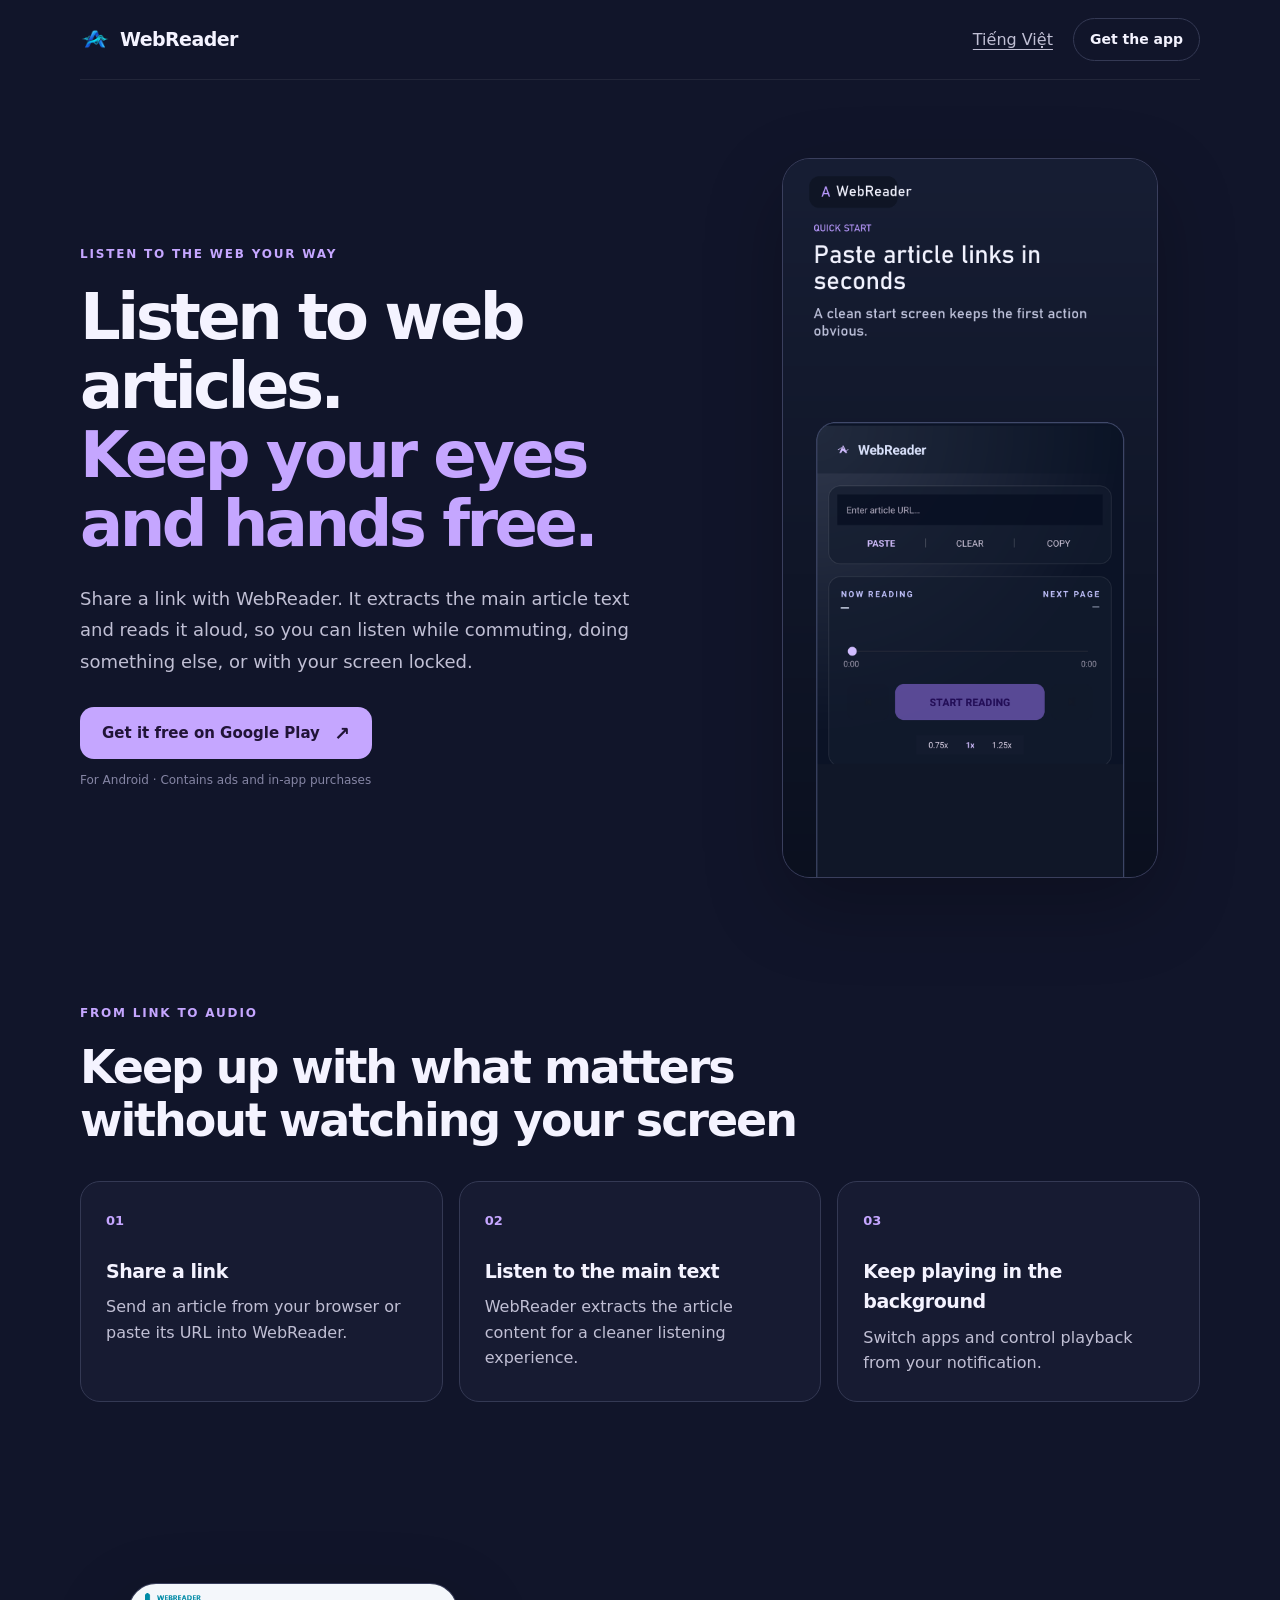
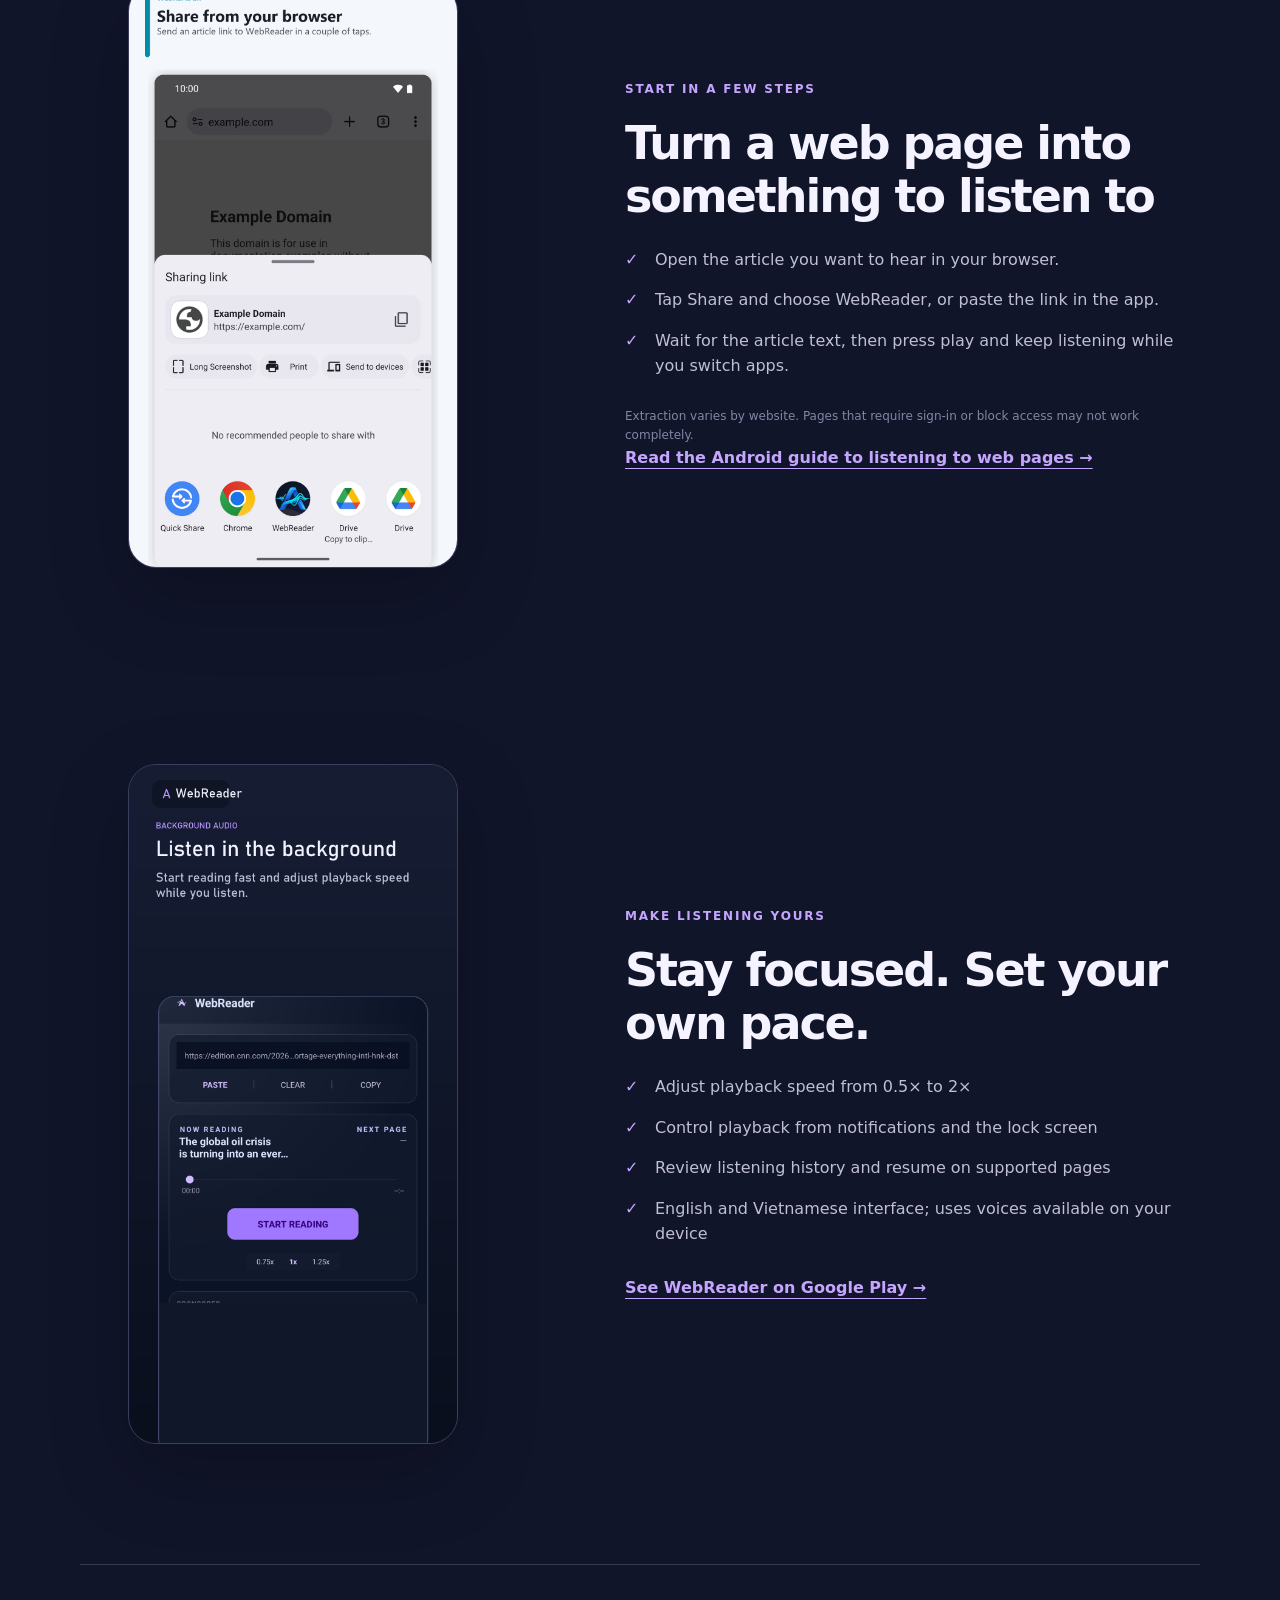
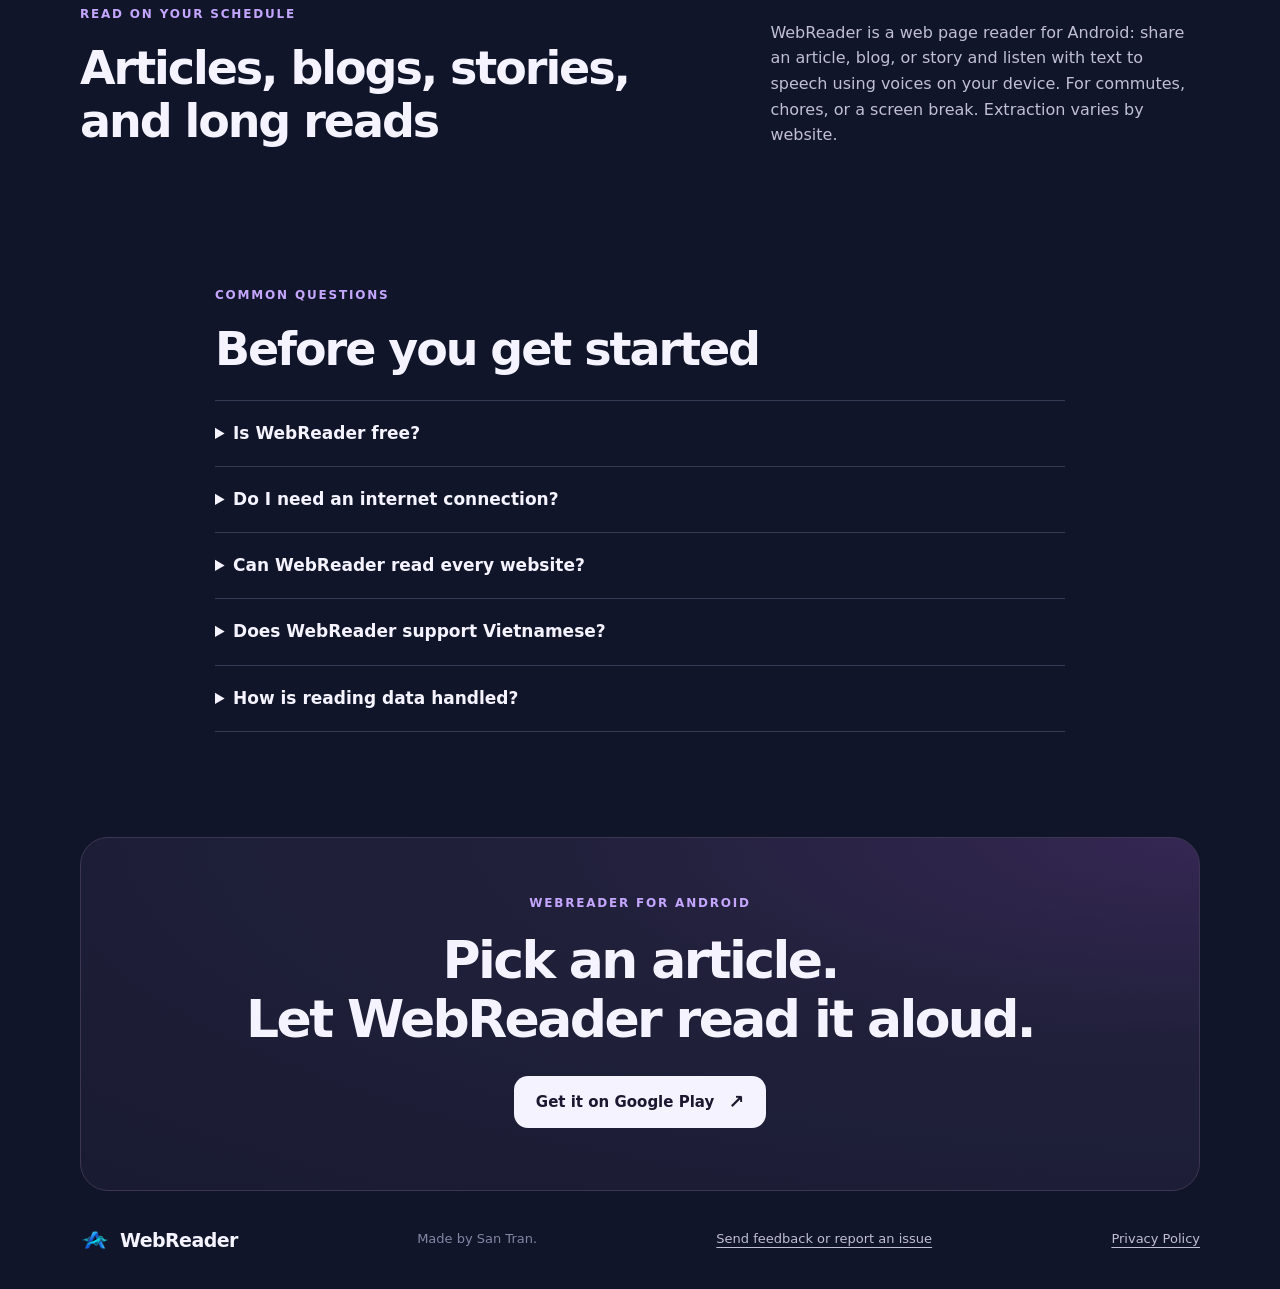
==== en-us/index.html @ a6ee5772 "Use the Android app logo on the website" ====
<!doctype html>
<html lang="en-US">
  <head>
    <meta charset="utf-8">
    <meta name="viewport" content="width=device-width, initial-scale=1">
    <meta name="theme-color" content="#11152a">
    <link rel="icon" type="image/png" href="../assets/favicon.png">
    <title>WebReader — Web Page Reader &amp; Text to Speech App</title>
    <meta name="description" content="WebReader is a web reader app for Android. Share a URL and listen to web pages aloud with text to speech, background playback, and speed controls.">
    <link rel="canonical" href="https://santndev.github.io/webreader-site/en-us/">
    <link rel="alternate" hreflang="vi-VN" href="https://santndev.github.io/webreader-site/">
    <link rel="alternate" hreflang="en-US" href="https://santndev.github.io/webreader-site/en-us/">
    <link rel="alternate" hreflang="x-default" href="https://santndev.github.io/webreader-site/">
    <meta property="og:type" content="website">
    <meta property="og:site_name" content="WebReader">
    <meta property="og:title" content="Listen to web articles with WebReader">
    <meta property="og:description" content="Share a link. Listen to articles while you commute, work, or take a screen break.">
    <meta property="og:url" content="https://santndev.github.io/webreader-site/en-us/">
    <meta property="og:image" content="https://santndev.github.io/webreader-site/assets/og-en.png">
    <meta name="twitter:card" content="summary_large_image">
    <link rel="stylesheet" href="../assets/site.css">
    <script type="application/ld+json">
      {"@context":"https://schema.org","@type":"SoftwareApplication","name":"WebReader: Read Aloud URLs","applicationCategory":"ProductivityApplication","operatingSystem":"Android","inLanguage":["en","vi"],"url":"https://santndev.github.io/webreader-site/en-us/","downloadUrl":"https://play.google.com/store/apps/details?id=com.tripslay.autoreadweb","sameAs":"https://play.google.com/store/apps/details?id=com.tripslay.autoreadweb"}
    </script>
  </head>
  <body>
    <a class="skip-link" href="#main">Skip to main content</a>
    <header class="topbar wrap">
      <a class="brand" href="../" aria-label="WebReader home"><img class="brand-logo" src="../assets/app-logo.png" alt="" width="30" height="30"> WebReader</a>
      <nav aria-label="Main navigation">
        <a class="language" href="../" lang="vi">Tiếng Việt</a>
        <a class="nav-cta" href="https://play.google.com/store/apps/details?id=com.tripslay.autoreadweb&amp;referrer=utm_source%3Dwebreader_site%26utm_campaign%3Dseo_launch_2026%26utm_content%3Den_page">Get the app</a>
      </nav>
    </header>

    <main id="main">
      <section class="hero wrap">
        <div class="hero-copy">
          <p class="eyebrow">LISTEN TO THE WEB YOUR WAY</p>
          <h1>Listen to web articles.<br><span>Keep your eyes and hands free.</span></h1>
          <p class="lede">Share a link with WebReader. It extracts the main article text and reads it aloud, so you can listen while commuting, doing something else, or with your screen locked.</p>
          <a class="button" href="https://play.google.com/store/apps/details?id=com.tripslay.autoreadweb&amp;referrer=utm_source%3Dwebreader_site%26utm_campaign%3Dseo_launch_2026%26utm_content%3Den_hero">Get it free on Google Play <span aria-hidden="true">↗</span></a>
          <p class="fine-print">For Android · Contains ads and in-app purchases</p>
        </div>
        <figure class="screen hero-screen">
          <img src="../assets/en-home.png" width="1080" height="2400" alt="WebReader screen with an article URL field and a start reading button" fetchpriority="high">
        </figure>
      </section>

      <section class="benefits wrap" aria-labelledby="benefits-title">
        <p class="eyebrow">FROM LINK TO AUDIO</p>
        <h2>Keep up with what matters without watching your screen</h2>
        <div class="benefit-grid">
          <article class="benefit"><span class="number">01</span><h3>Share a link</h3><p>Send an article from your browser or paste its URL into WebReader.</p></article>
          <article class="benefit"><span class="number">02</span><h3>Listen to the main text</h3><p>WebReader extracts the article content for a cleaner listening experience.</p></article>
          <article class="benefit"><span class="number">03</span><h3>Keep playing in the background</h3><p>Switch apps and control playback from your notification.</p></article>
        </div>
      </section>

      <section class="feature wrap" aria-labelledby="how-title">
        <figure class="screen feature-screen">
          <img src="../assets/en-share.png" width="1080" height="2400" alt="Share an article link from a browser into WebReader" loading="lazy">
        </figure>
        <div class="feature-copy">
          <p class="eyebrow">START IN A FEW STEPS</p>
          <h2 id="how-title">Turn a web page into something to listen to</h2>
          <ol class="check-list">
            <li>Open the article you want to hear in your browser.</li>
            <li>Tap Share and choose WebReader, or paste the link in the app.</li>
            <li>Wait for the article text, then press play and keep listening while you switch apps.</li>
          </ol>
          <p class="fine-print">Extraction varies by website. Pages that require sign-in or block access may not work completely.</p>
          <a class="text-link" href="../listen-to-web-pages-android/">Read the Android guide to listening to web pages →</a>
        </div>
      </section>

      <section class="feature wrap">
        <figure class="screen feature-screen">
          <img src="../assets/en-listen.png" width="1080" height="2400" alt="WebReader showing an article in playback with progress and audio controls" loading="lazy">
        </figure>
        <div class="feature-copy">
          <p class="eyebrow">MAKE LISTENING YOURS</p>
          <h2>Stay focused. Set your own pace.</h2>
          <ul class="check-list">
            <li>Adjust playback speed from 0.5× to 2×</li>
            <li>Control playback from notifications and the lock screen</li>
            <li>Review listening history and resume on supported pages</li>
            <li>English and Vietnamese interface; uses voices available on your device</li>
          </ul>
          <a class="text-link" href="https://play.google.com/store/apps/details?id=com.tripslay.autoreadweb&amp;referrer=utm_source%3Dwebreader_site%26utm_campaign%3Dseo_launch_2026%26utm_content%3Den_features">See WebReader on Google Play <span aria-hidden="true">→</span></a>
        </div>
      </section>

      <section class="use-cases wrap">
        <div><p class="eyebrow">READ ON YOUR SCHEDULE</p><h2>Articles, blogs, stories, and long reads</h2></div>
        <p>WebReader is a web page reader for Android: share an article, blog, or story and listen with text to speech using voices on your device. For commutes, chores, or a screen break. Extraction varies by website.</p>
      </section>

      <section class="faq wrap" aria-labelledby="faq-title">
        <p class="eyebrow">COMMON QUESTIONS</p>
        <h2 id="faq-title">Before you get started</h2>
        <details><summary>Is WebReader free?</summary><p>You can download the app for free. It contains ads and offers in-app purchases; Google Play shows prices and details before a purchase.</p></details>
        <details><summary>Do I need an internet connection?</summary><p>An internet connection is needed to load web pages. Spoken audio may require a connection or work offline depending on the voice and text-to-speech engine on your device.</p></details>
        <details><summary>Can WebReader read every website?</summary><p>Not always. Pages that require sign-in, block access, or load content in unusual ways may not extract completely.</p></details>
        <details><summary>Does WebReader support Vietnamese?</summary><p>Yes. The interface is available in English and Vietnamese. Spoken voices depend on the text-to-speech voices installed and supported on your Android device.</p></details>
        <details><summary>How is reading data handled?</summary><p>Reading history and progress are stored on your device. Google Ads and Firebase may process some device, app activity, and diagnostic data. See the <a href="../privacy-policy.html">Privacy Policy</a> for details.</p></details>
      </section>

      <section class="last-cta wrap">
        <p class="eyebrow">WEBREADER FOR ANDROID</p>
        <h2>Pick an article.<br>Let WebReader read it aloud.</h2>
        <a class="button button-light" href="https://play.google.com/store/apps/details?id=com.tripslay.autoreadweb&amp;referrer=utm_source%3Dwebreader_site%26utm_campaign%3Dseo_launch_2026%26utm_content%3Den_footer">Get it on Google Play <span aria-hidden="true">↗</span></a>
      </section>
    </main>

    <footer class="footer wrap"><a class="brand" href="../"><img class="brand-logo" src="../assets/app-logo.png" alt="" width="30" height="30"> WebReader</a><p>Made by San Tran.</p><a href="mailto:admin@tripslay.com?subject=WebReader%20feedback">Send feedback or report an issue</a><a href="../privacy-policy.html">Privacy Policy</a></footer>
  </body>
</html>
---- assets/site.css ----
:root {
  color-scheme: dark;
  --ink: #f4f3ff;
  --muted: #c0bfd4;
  --muted-dark: #8585a4;
  --surface: #171b32;
  --surface-raised: #1e2340;
  --purple: #c5a6ff;
  --purple-dark: #22143d;
  --line: #343954;
  --page: #11152a;
  font-family: Inter, ui-sans-serif, system-ui, -apple-system, BlinkMacSystemFont, "Segoe UI", sans-serif;
  font-synthesis: none;
  text-rendering: optimizeLegibility;
}

* { box-sizing: border-box; }
html { scroll-behavior: smooth; }
body { margin: 0; background: var(--page); color: var(--ink); line-height: 1.6; }
a { color: inherit; }
a:focus-visible, summary:focus-visible { outline: 3px solid var(--purple); outline-offset: 4px; }
.wrap { width: min(1120px, calc(100% - 48px)); margin-inline: auto; }
.skip-link { position: absolute; top: 8px; left: 8px; z-index: 5; padding: 10px 16px; transform: translateY(-150%); background: white; color: #111; }
.skip-link:focus { transform: translateY(0); }
.topbar { min-height: 80px; display: flex; align-items: center; justify-content: space-between; gap: 24px; border-bottom: 1px solid rgb(255 255 255 / 7%); }
.brand { display: inline-flex; align-items: center; gap: 10px; color: var(--ink); font-size: 19px; font-weight: 750; text-decoration: none; letter-spacing: -.03em; }
.brand-logo { display: block; width: 30px; height: 30px; object-fit: contain; }
nav { display: flex; align-items: center; gap: 20px; }
.language, .footer a:not(.brand) { color: var(--muted); text-decoration-thickness: 1px; text-underline-offset: 4px; }
.nav-cta { padding: 9px 16px; border: 1px solid var(--line); border-radius: 999px; color: var(--ink); font-size: 14px; font-weight: 650; text-decoration: none; }
.hero { display: grid; grid-template-columns: 1.1fr .9fr; align-items: center; gap: clamp(38px, 8vw, 96px); padding-block: 78px 96px; }
.hero-copy { max-width: 590px; }
.eyebrow { margin: 0 0 18px; color: var(--purple); font-size: 12px; font-weight: 760; letter-spacing: .15em; }
h1, h2, h3, p { margin-top: 0; }
h1 { margin-bottom: 24px; font-size: clamp(38px, 5.1vw, 64px); line-height: 1.08; letter-spacing: -.055em; }
h1 span { color: var(--purple); }
.lede { max-width: 565px; margin-bottom: 30px; color: var(--muted); font-size: 18px; line-height: 1.75; }
.button { display: inline-flex; align-items: center; gap: 14px; min-height: 52px; padding: 0 22px; border-radius: 14px; background: var(--purple); color: #211437; font-size: 15px; font-weight: 780; text-decoration: none; transition: transform .18s ease, background .18s ease; }
.button:hover { transform: translateY(-2px); background: #d3bcff; }
.button span { font-size: 19px; }
.fine-print { margin: 12px 0 0; color: var(--muted-dark); font-size: 12px; }
.screen { margin: 0; overflow: hidden; border: 1px solid #3a3f5d; border-radius: 28px; background: var(--surface); box-shadow: 0 28px 80px rgb(0 0 0 / 24%); }
.screen img { display: block; width: 100%; height: auto; }
.hero-screen { width: min(100%, 376px); justify-self: center; max-height: 720px; }
.benefits { padding-block: 30px 105px; }
.benefits h2, .feature h2, .use-cases h2, .faq h2 { max-width: 760px; margin-bottom: 34px; font-size: clamp(30px, 4vw, 46px); line-height: 1.15; letter-spacing: -.045em; }
.benefit-grid { display: grid; grid-template-columns: repeat(3, 1fr); gap: 16px; }
.benefit { min-height: 190px; padding: 25px; border: 1px solid var(--line); border-radius: 20px; background: var(--surface); }
.number { display: inline-flex; margin-bottom: 24px; color: var(--purple); font-size: 13px; font-weight: 750; }
.benefit h3 { margin-bottom: 8px; font-size: 19px; letter-spacing: -.025em; }
.benefit p, .use-cases > p { margin-bottom: 0; color: var(--muted); }
.feature { display: grid; grid-template-columns: .85fr 1.15fr; align-items: center; gap: clamp(44px, 10vw, 120px); padding-block: 76px 120px; }
.feature-screen { width: min(100%, 330px); justify-self: center; max-height: 680px; }
.feature-copy h2 { margin-bottom: 24px; }
.check-list { display: grid; gap: 15px; margin: 0 0 28px; padding: 0; list-style: none; color: var(--muted); }
.check-list li { position: relative; padding-left: 30px; }
.check-list li::before { position: absolute; left: 0; color: var(--purple); content: "✓"; font-weight: 800; }
.text-link { color: var(--purple); font-weight: 680; text-decoration-thickness: 1px; text-underline-offset: 5px; }
.use-cases { display: grid; grid-template-columns: 1.2fr .8fr; align-items: end; gap: 46px; padding-block: 40px 96px; border-top: 1px solid var(--line); }
.use-cases h2 { margin-bottom: 0; }
.faq { max-width: 850px; padding-block: 42px 105px; }
.faq h2 { margin-bottom: 24px; }
.faq details { border-top: 1px solid var(--line); }
.faq details:last-child { border-bottom: 1px solid var(--line); }
.faq summary { padding: 19px 30px 19px 0; cursor: pointer; font-size: 17px; font-weight: 650; }
.faq details p { max-width: 720px; padding: 0 30px 18px 0; color: var(--muted); }
.faq details p a { color: var(--purple); }
.last-cta { padding: 56px 24px 62px; border: 1px solid #3d3653; border-radius: 28px; background: radial-gradient(ellipse at top right, #352753 0, #20203a 42%, #191b32 100%); text-align: center; }
.last-cta h2 { margin: 0 auto 26px; font-size: clamp(33px, 5vw, 52px); line-height: 1.14; letter-spacing: -.05em; }
.button-light { background: var(--ink); color: #1d1830; }
.button-light:hover { background: white; }
.footer { display: flex; align-items: center; justify-content: space-between; gap: 22px; padding-block: 34px; color: var(--muted-dark); font-size: 13px; }
.footer p { margin: 0; }

@media (max-width: 760px) {
  .wrap { width: min(100% - 36px, 560px); }
  .topbar { min-height: 68px; }
  .topbar nav { gap: 13px; }
  .brand { font-size: 17px; }
  .nav-cta { padding: 8px 12px; font-size: 12px; }
  .hero { grid-template-columns: 1fr; gap: 42px; padding-block: 58px 74px; }
  h1 { font-size: clamp(39px, 10vw, 56px); }
  .lede { font-size: 16px; }
  .hero-screen { width: min(82%, 330px); }
  .benefits { padding-bottom: 72px; }
  .benefit-grid { grid-template-columns: 1fr; }
  .benefit { min-height: 0; }
  .number { margin-bottom: 13px; }
  .feature { grid-template-columns: 1fr; gap: 40px; padding-block: 30px 76px; }
  .feature-screen { width: min(76%, 290px); }
  .use-cases { grid-template-columns: 1fr; gap: 20px; padding-block: 30px 72px; }
  .faq { padding-block: 32px 74px; }
  .footer { flex-wrap: wrap; }
  .footer p { order: 3; flex-basis: 100%; }
}

@media (prefers-reduced-motion: reduce) {
  html { scroll-behavior: auto; }
  *, *::before, *::after { transition-duration: .01ms !important; }
}
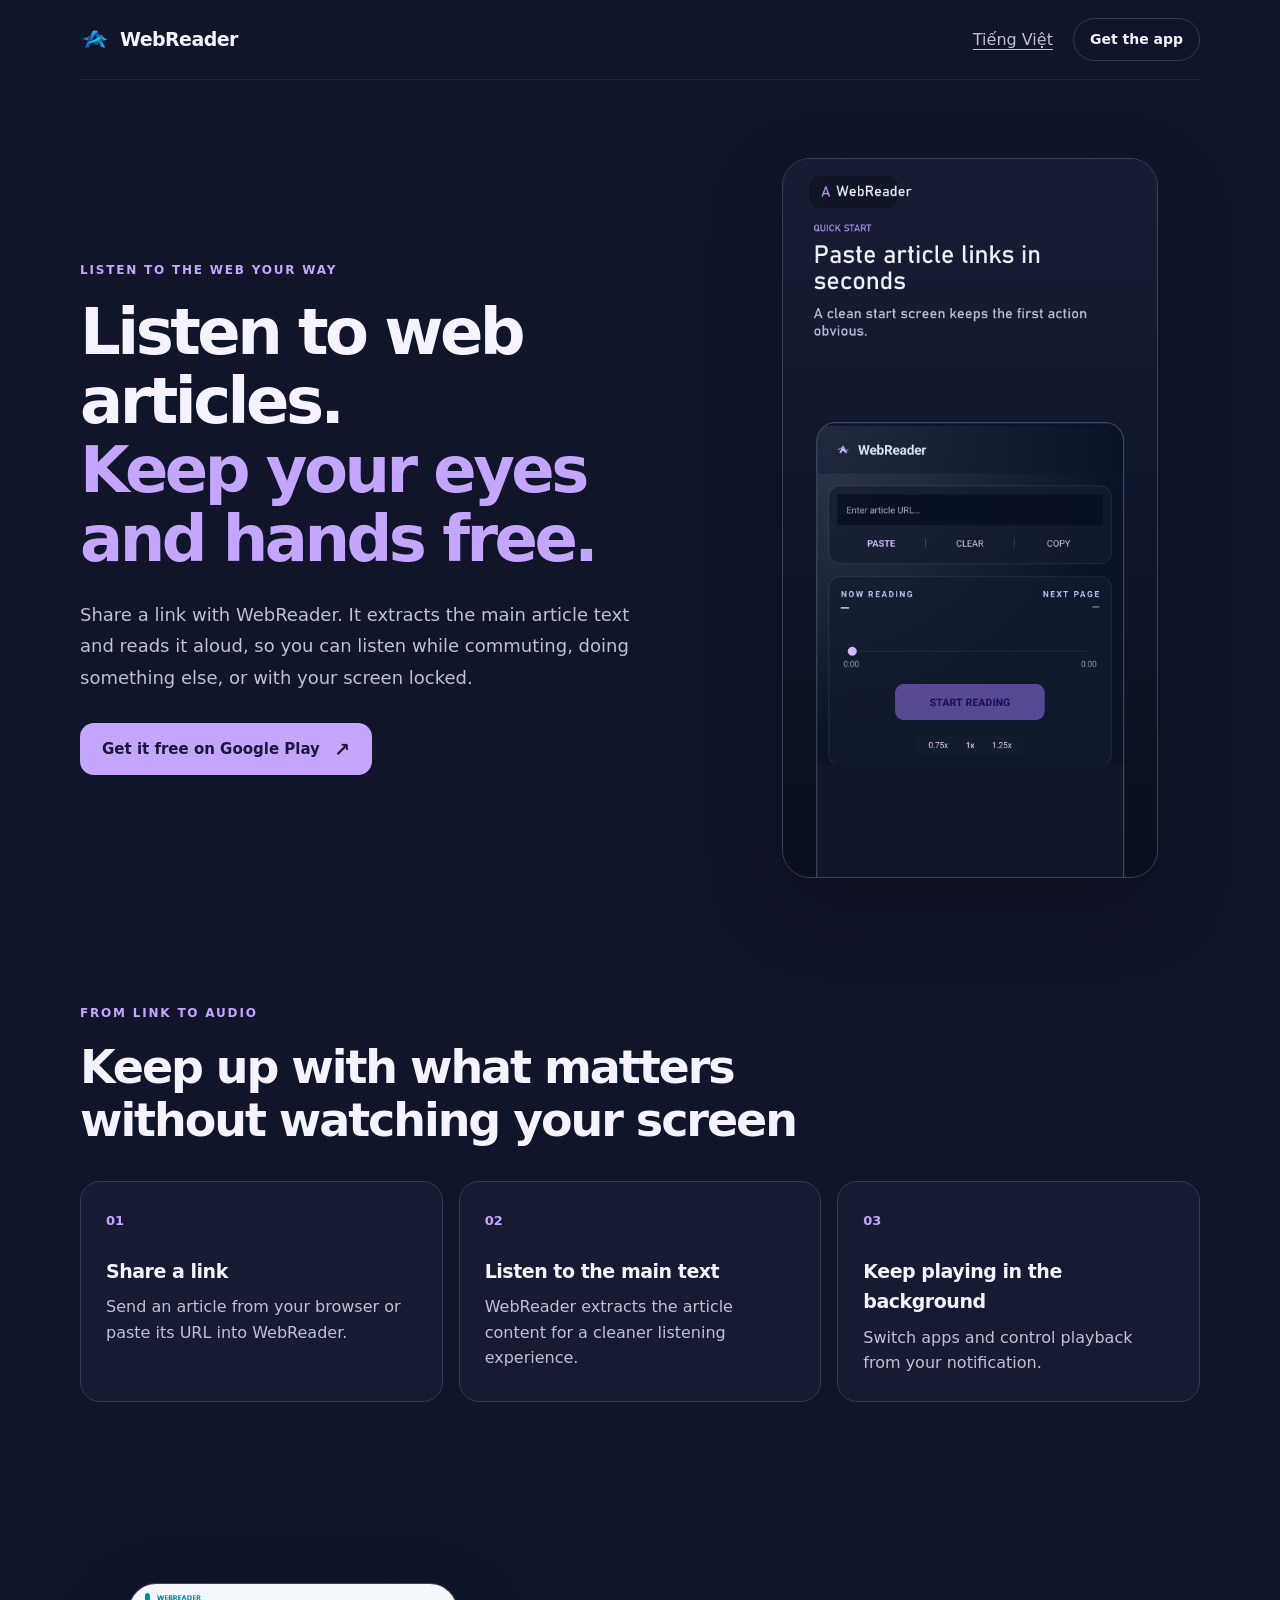
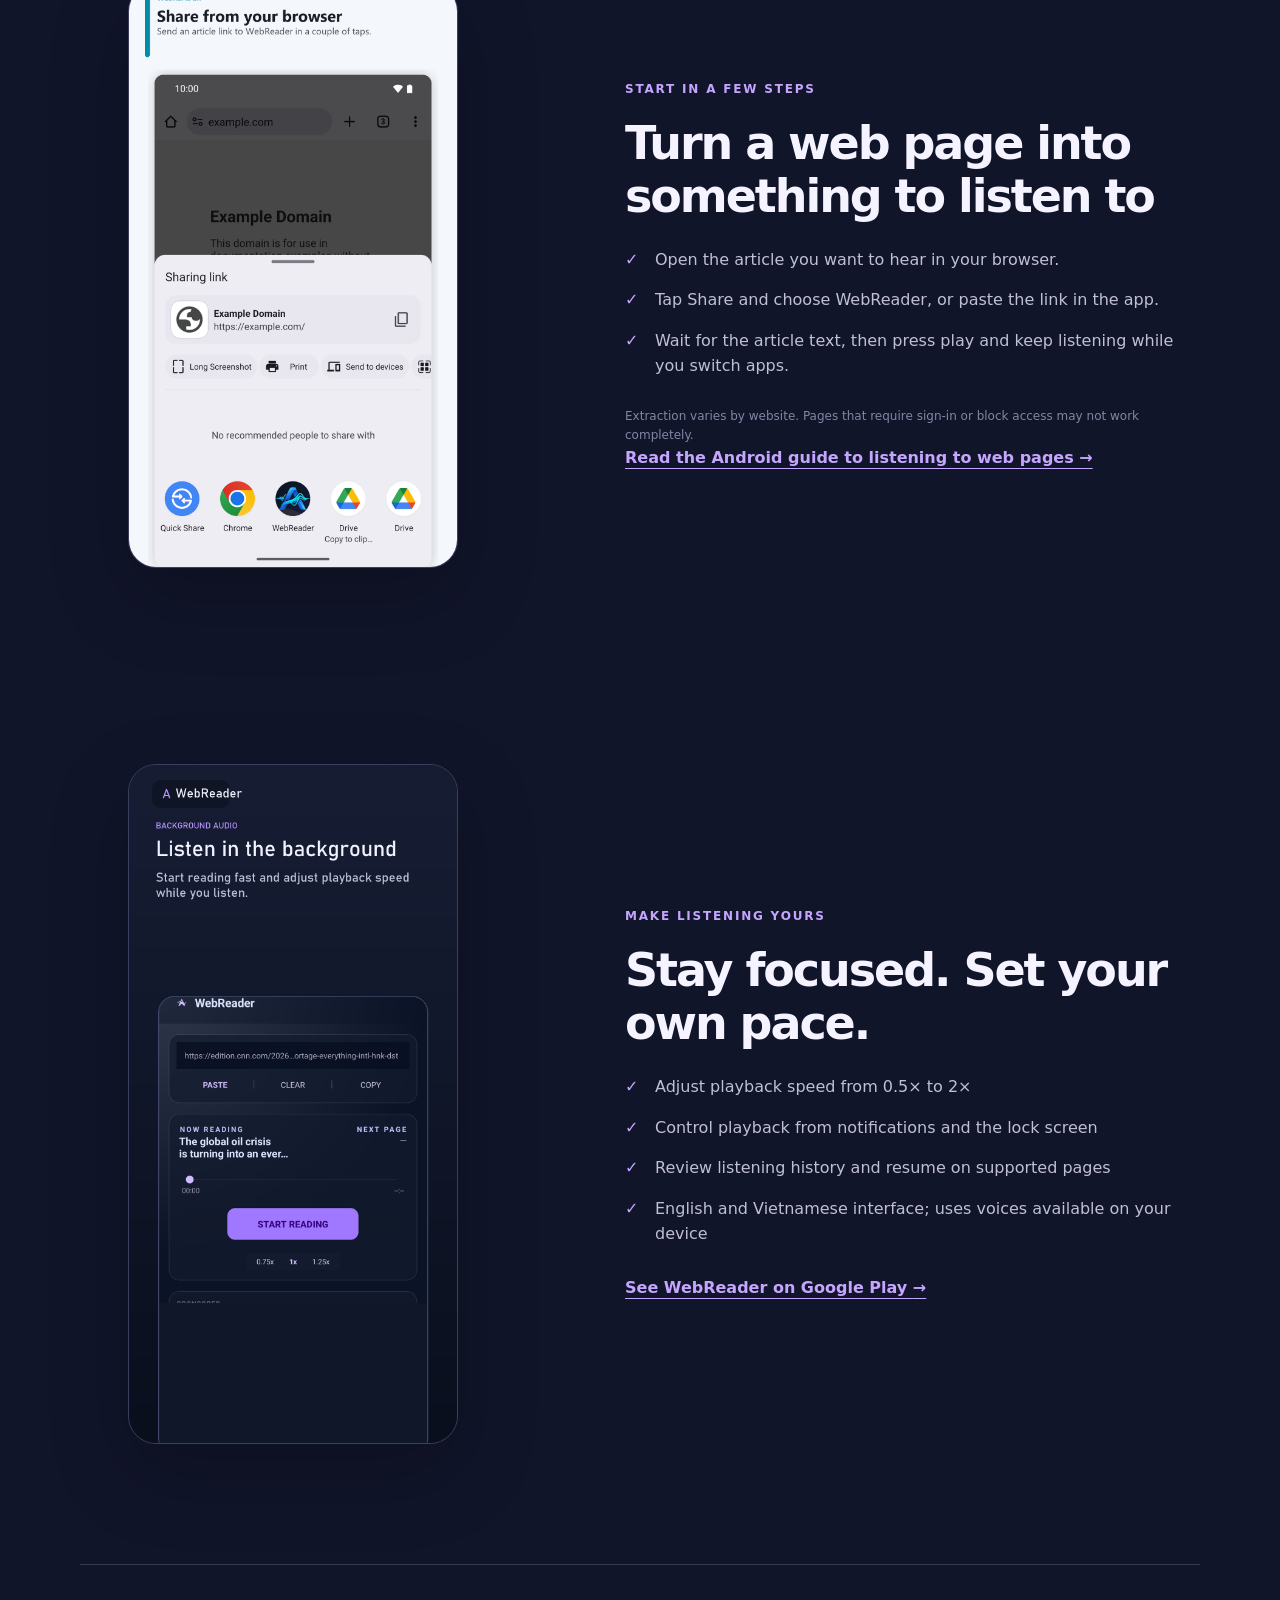
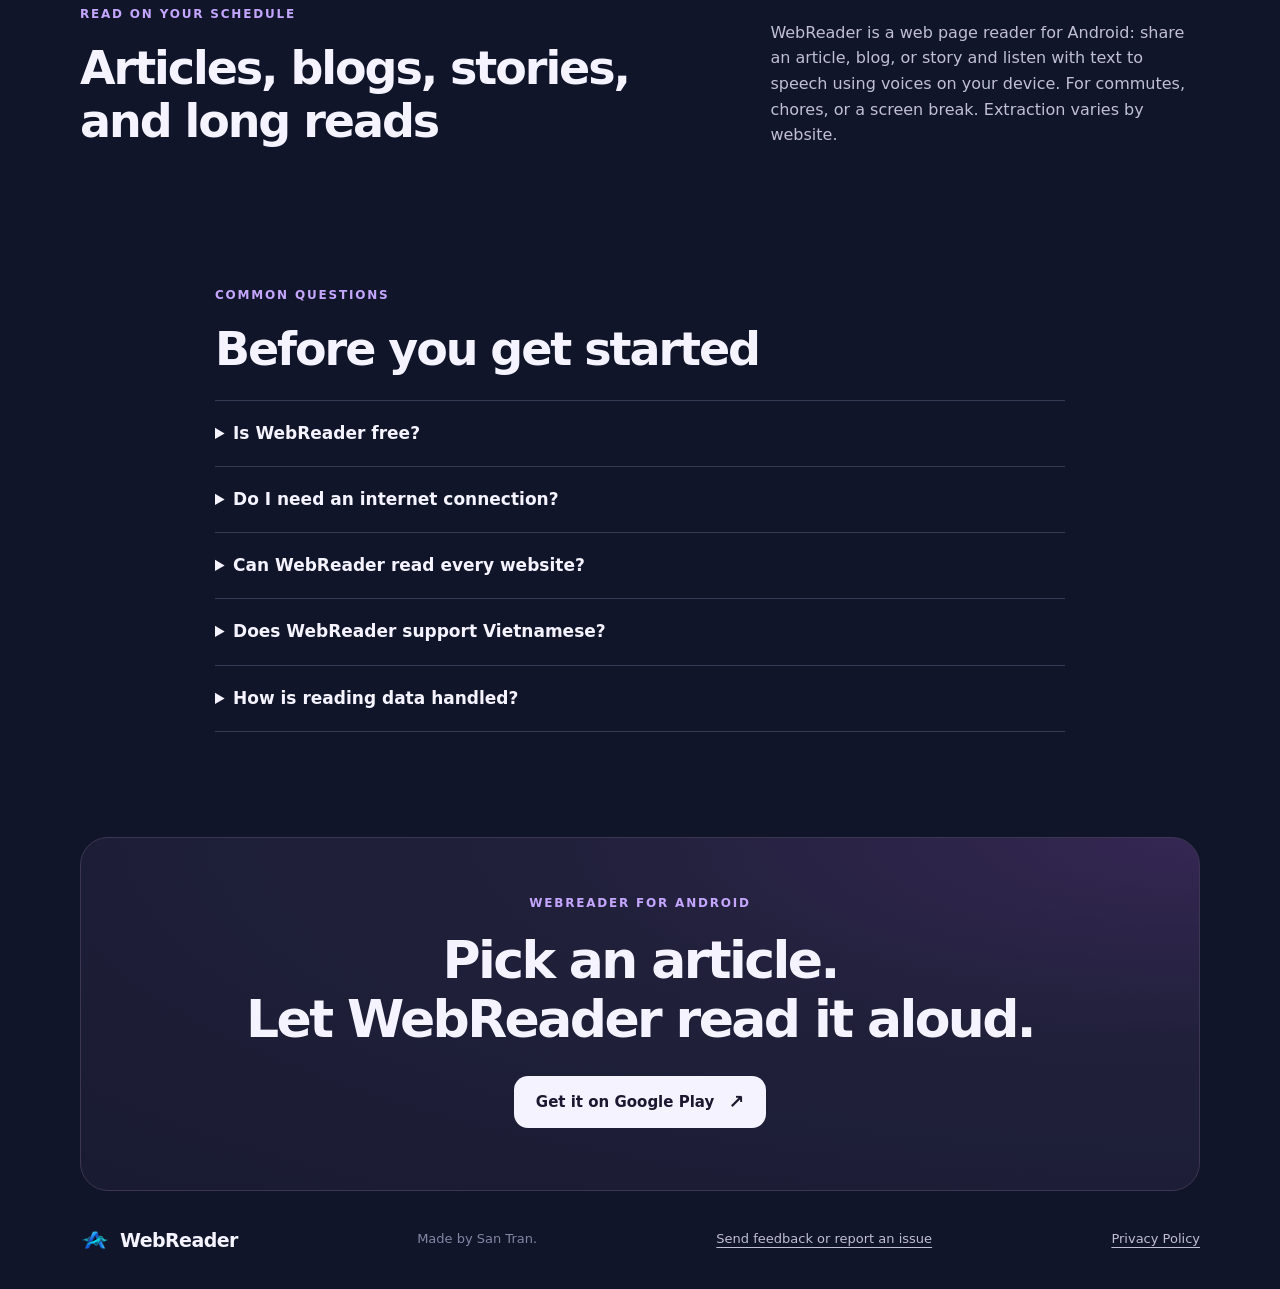
==== commit 94711f0a: "Remove ads note from landing CTA" ====
--- a/en-us/index.html
+++ b/en-us/index.html
@@ -40,7 +40,6 @@
           <h1>Listen to web articles.<br><span>Keep your eyes and hands free.</span></h1>
           <p class="lede">Share a link with WebReader. It extracts the main article text and reads it aloud, so you can listen while commuting, doing something else, or with your screen locked.</p>
           <a class="button" href="https://play.google.com/store/apps/details?id=com.tripslay.autoreadweb&amp;referrer=utm_source%3Dwebreader_site%26utm_campaign%3Dseo_launch_2026%26utm_content%3Den_hero">Get it free on Google Play <span aria-hidden="true">↗</span></a>
-          <p class="fine-print">For Android · Contains ads and in-app purchases</p>
         </div>
         <figure class="screen hero-screen">
           <img src="../assets/en-home.png" width="1080" height="2400" alt="WebReader screen with an article URL field and a start reading button" fetchpriority="high">
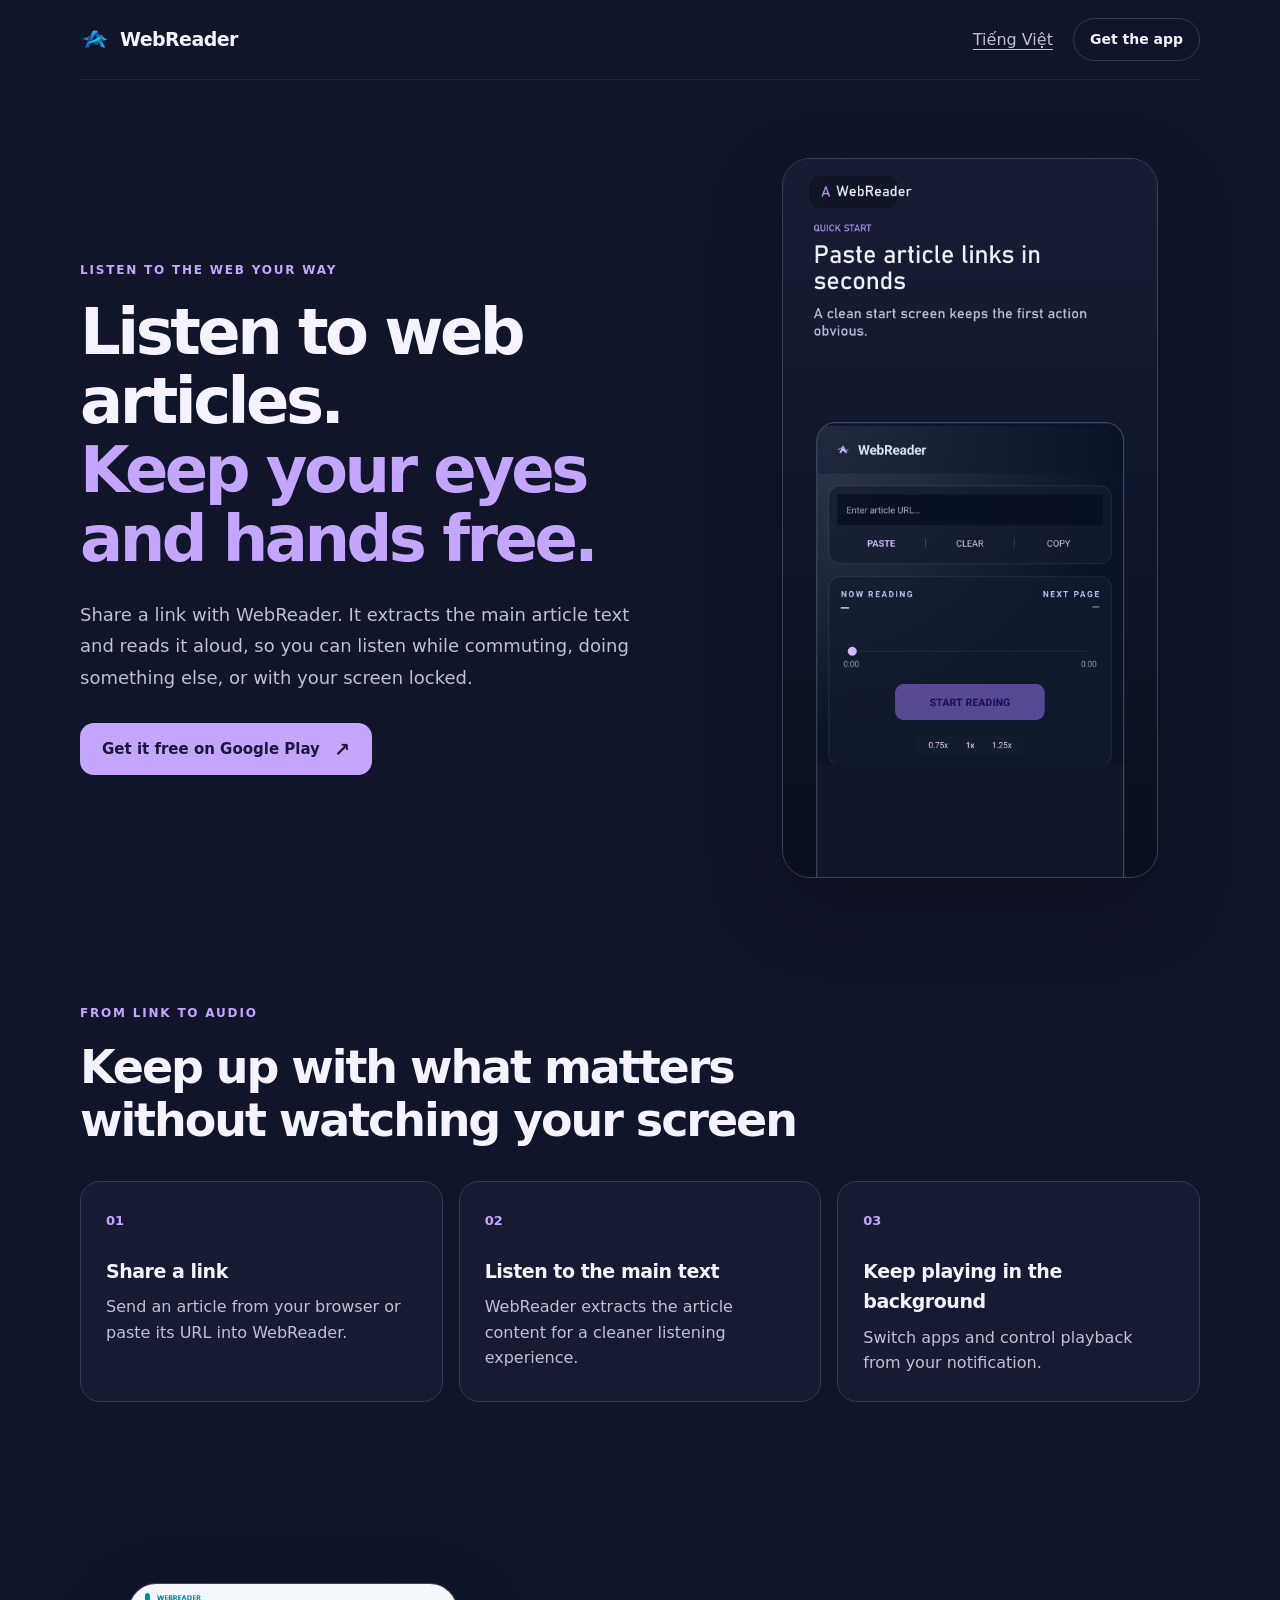
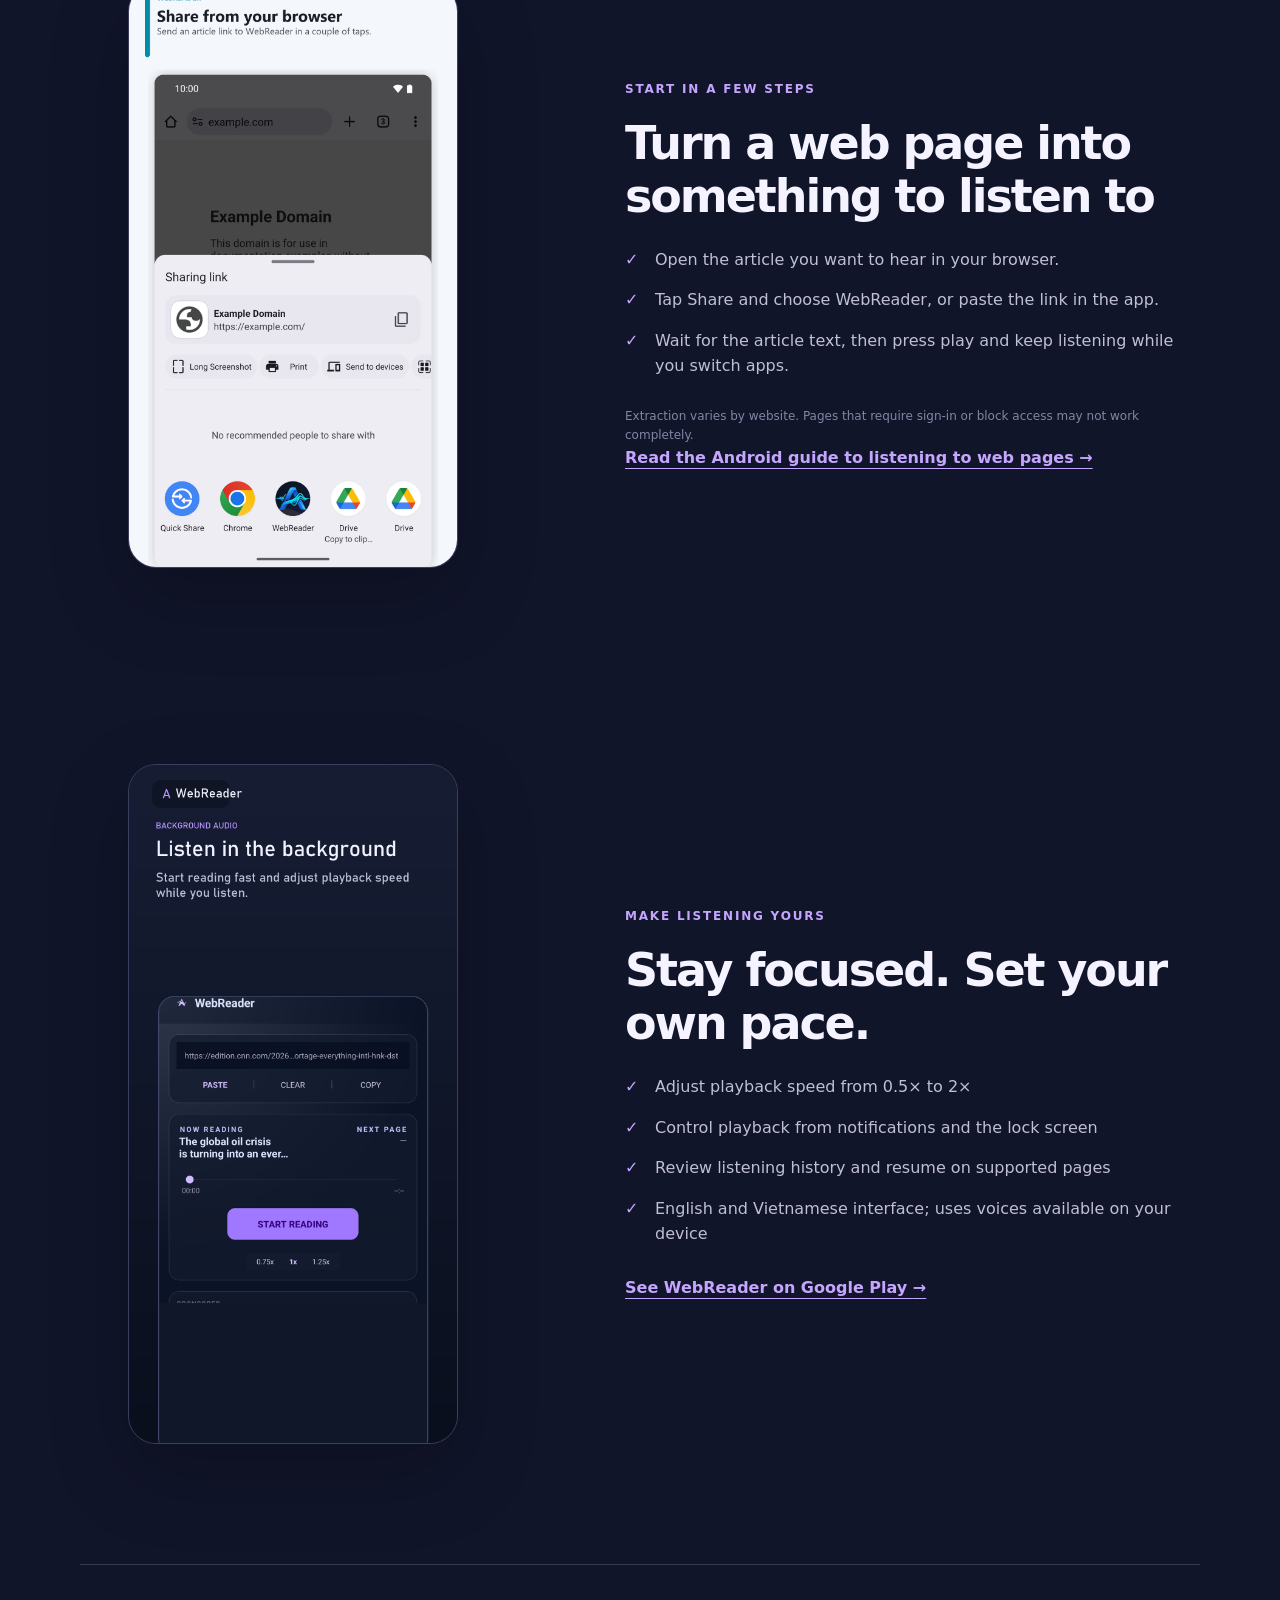
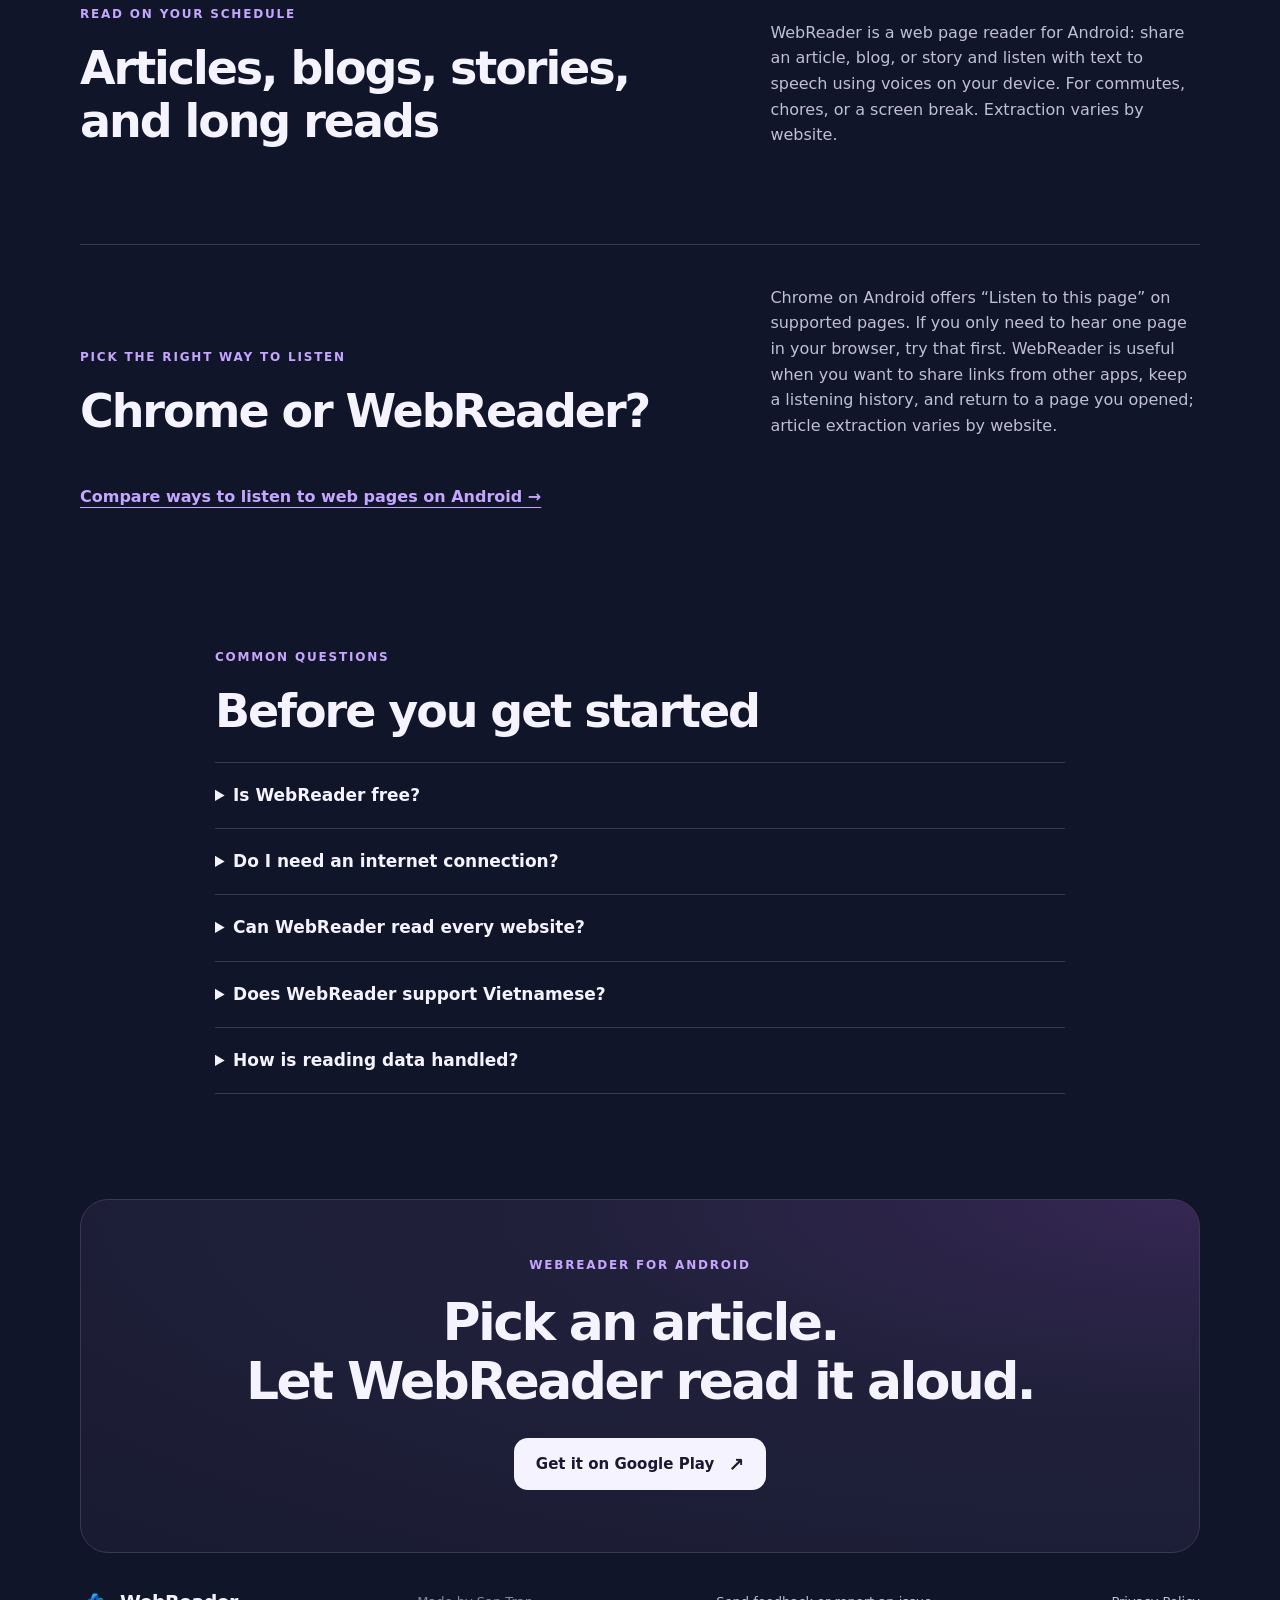
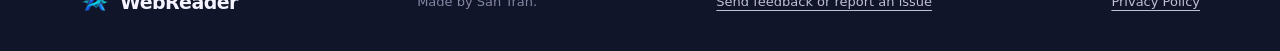
==== commit cc06b6e4: "Clarify when to use WebReader" ====
--- a/en-us/index.html
+++ b/en-us/index.html
@@ -69,7 +69,7 @@
             <li>Wait for the article text, then press play and keep listening while you switch apps.</li>
           </ol>
           <p class="fine-print">Extraction varies by website. Pages that require sign-in or block access may not work completely.</p>
-          <a class="text-link" href="../listen-to-web-pages-android/">Read the Android guide to listening to web pages →</a>
+          <a class="text-link" href="../listen-to-web-pages-android/en/">Read the Android guide to listening to web pages →</a>
         </div>
       </section>
 
@@ -95,6 +95,12 @@
         <p>WebReader is a web page reader for Android: share an article, blog, or story and listen with text to speech using voices on your device. For commutes, chores, or a screen break. Extraction varies by website.</p>
       </section>
 
+      <section class="use-cases wrap" aria-labelledby="compare-title">
+        <div><p class="eyebrow">PICK THE RIGHT WAY TO LISTEN</p><h2 id="compare-title">Chrome or WebReader?</h2></div>
+        <p>Chrome on Android offers “Listen to this page” on supported pages. If you only need to hear one page in your browser, try that first. WebReader is useful when you want to share links from other apps, keep a listening history, and return to a page you opened; article extraction varies by website.</p>
+        <p><a class="text-link" href="../listen-to-web-pages-android/en/">Compare ways to listen to web pages on Android →</a></p>
+      </section>
+
       <section class="faq wrap" aria-labelledby="faq-title">
         <p class="eyebrow">COMMON QUESTIONS</p>
         <h2 id="faq-title">Before you get started</h2>
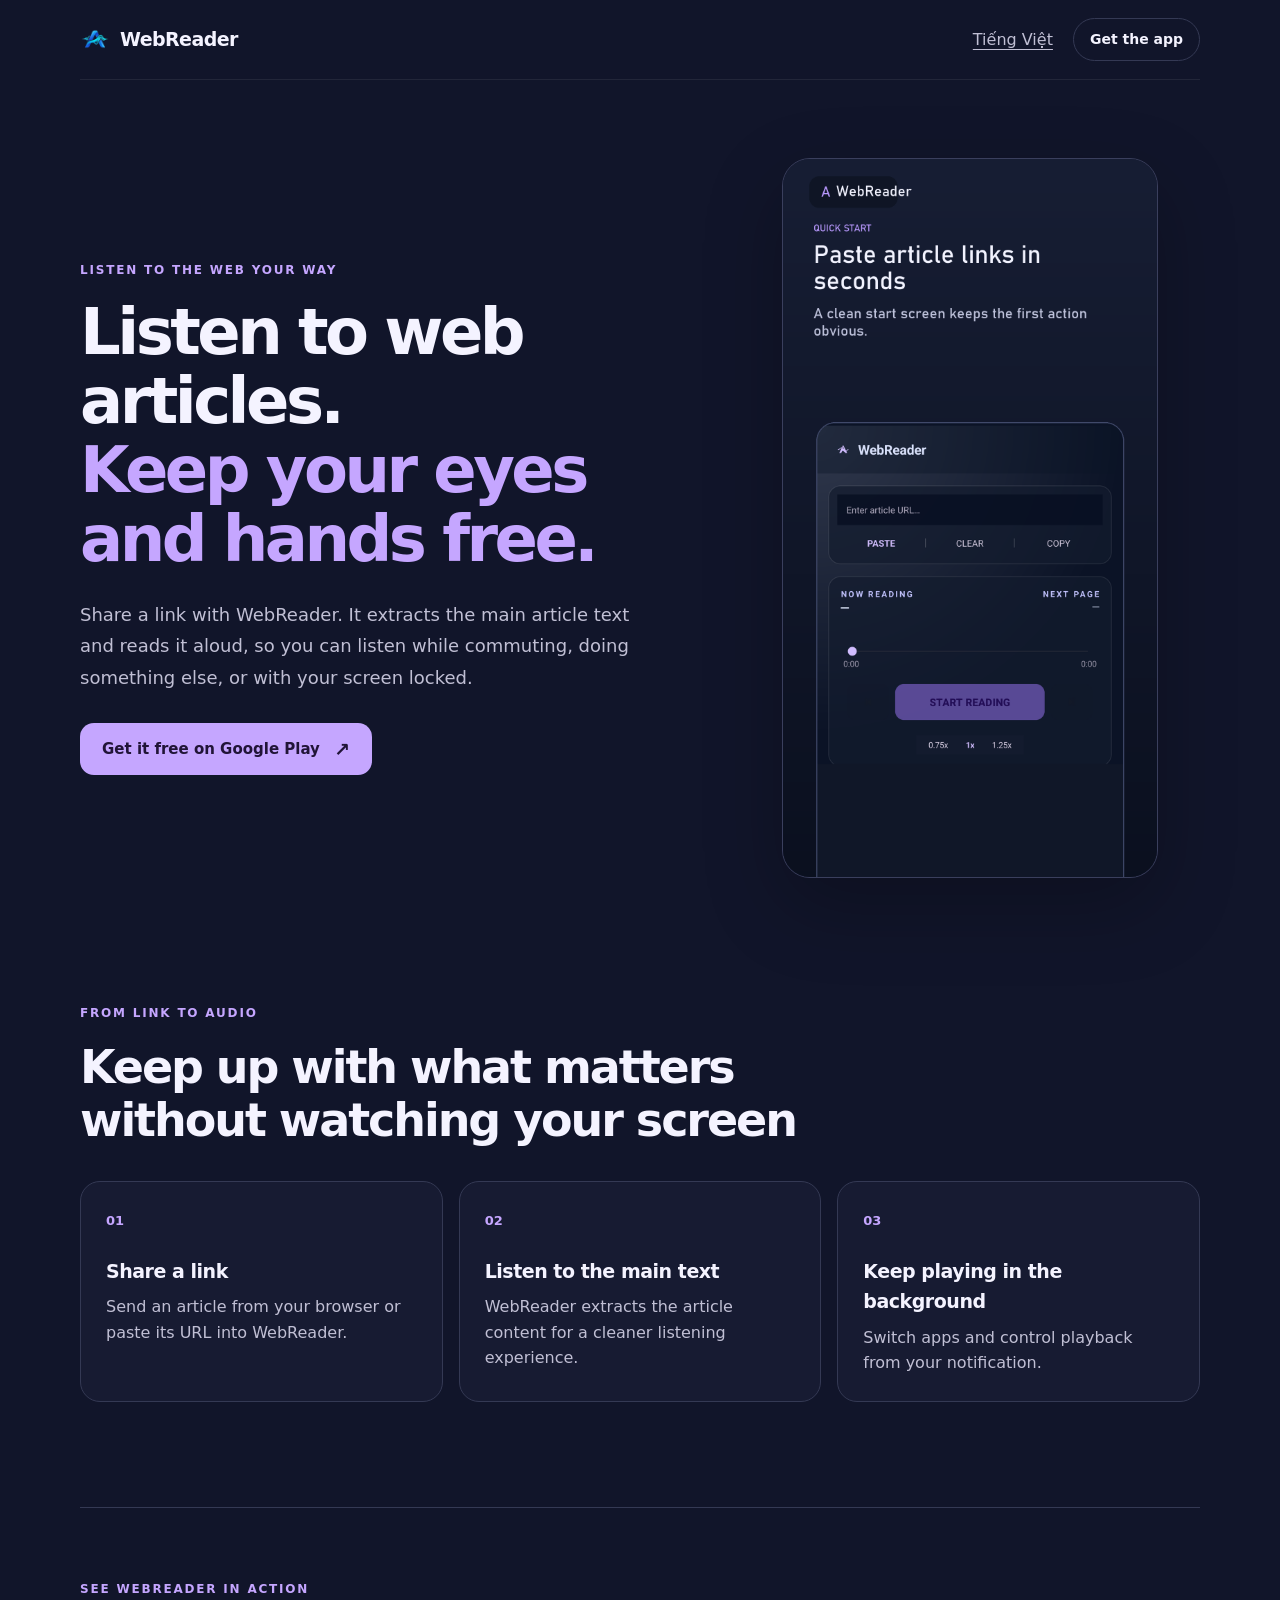
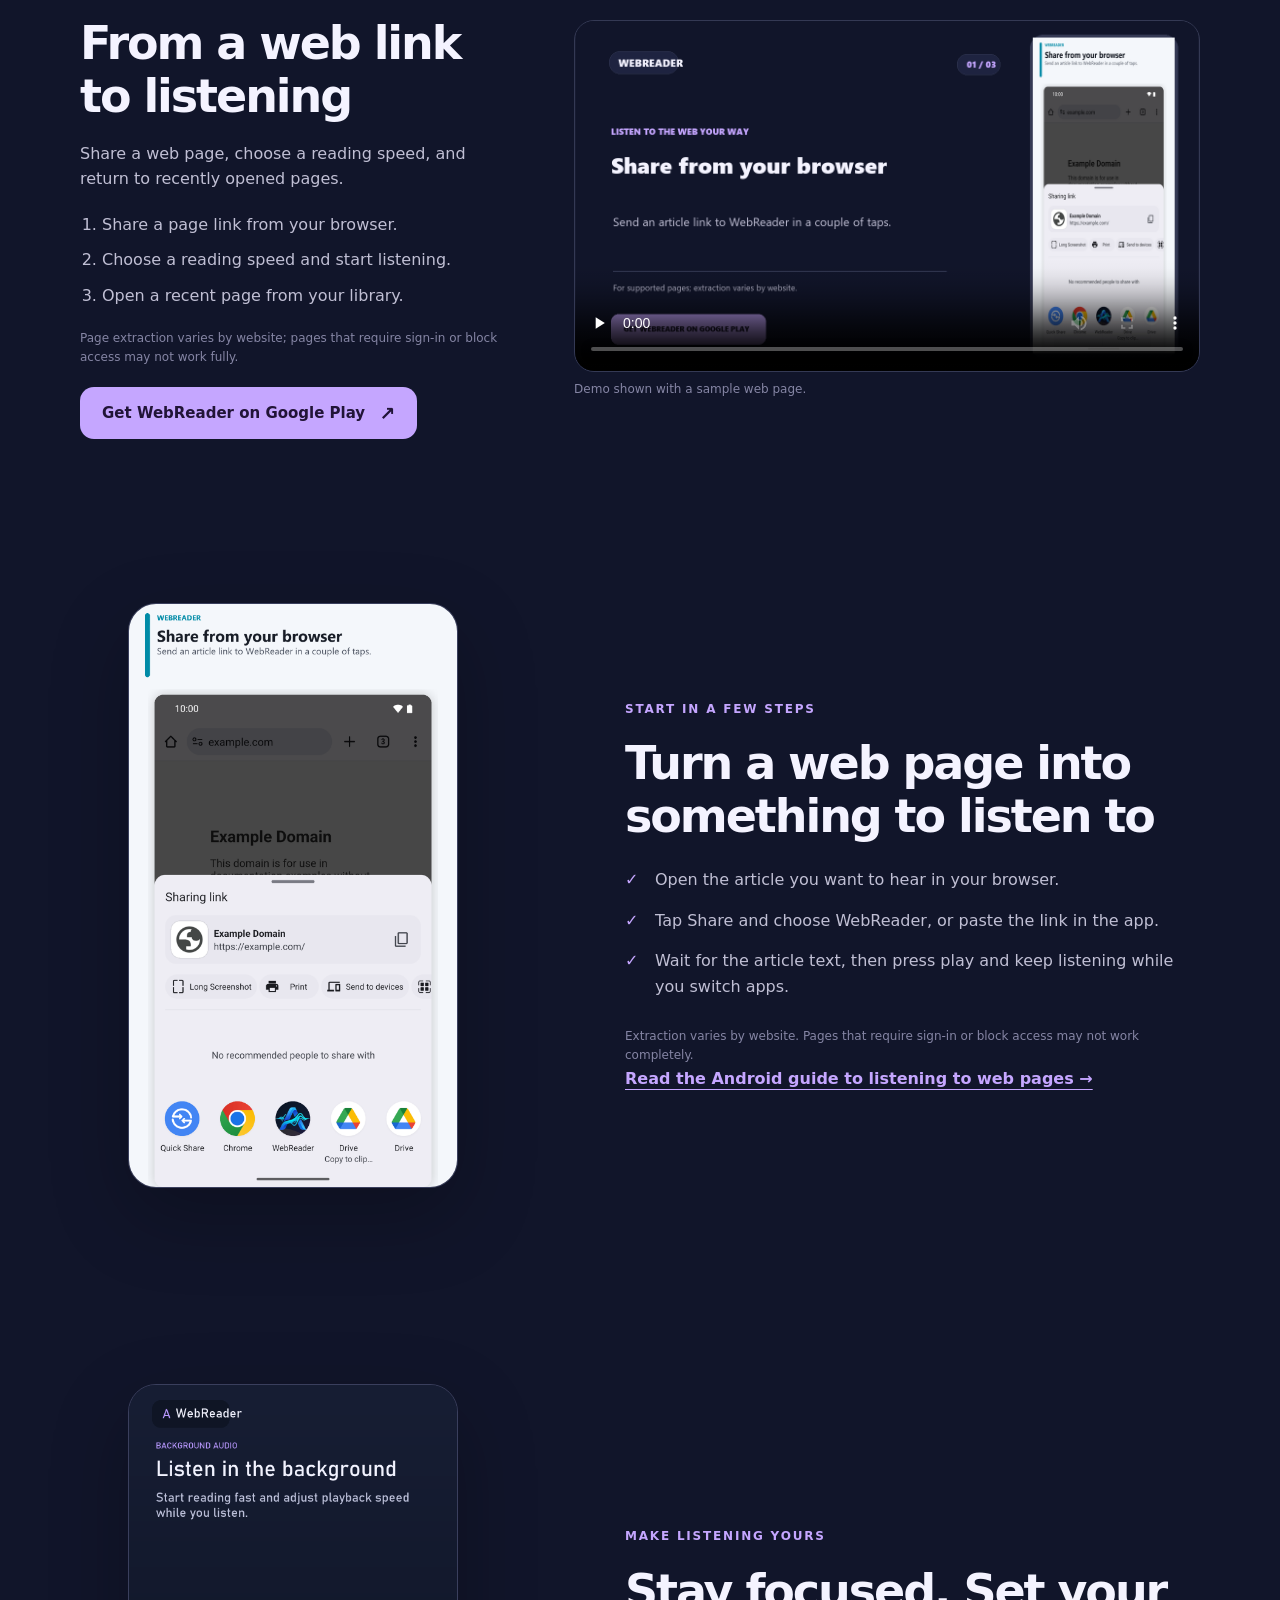
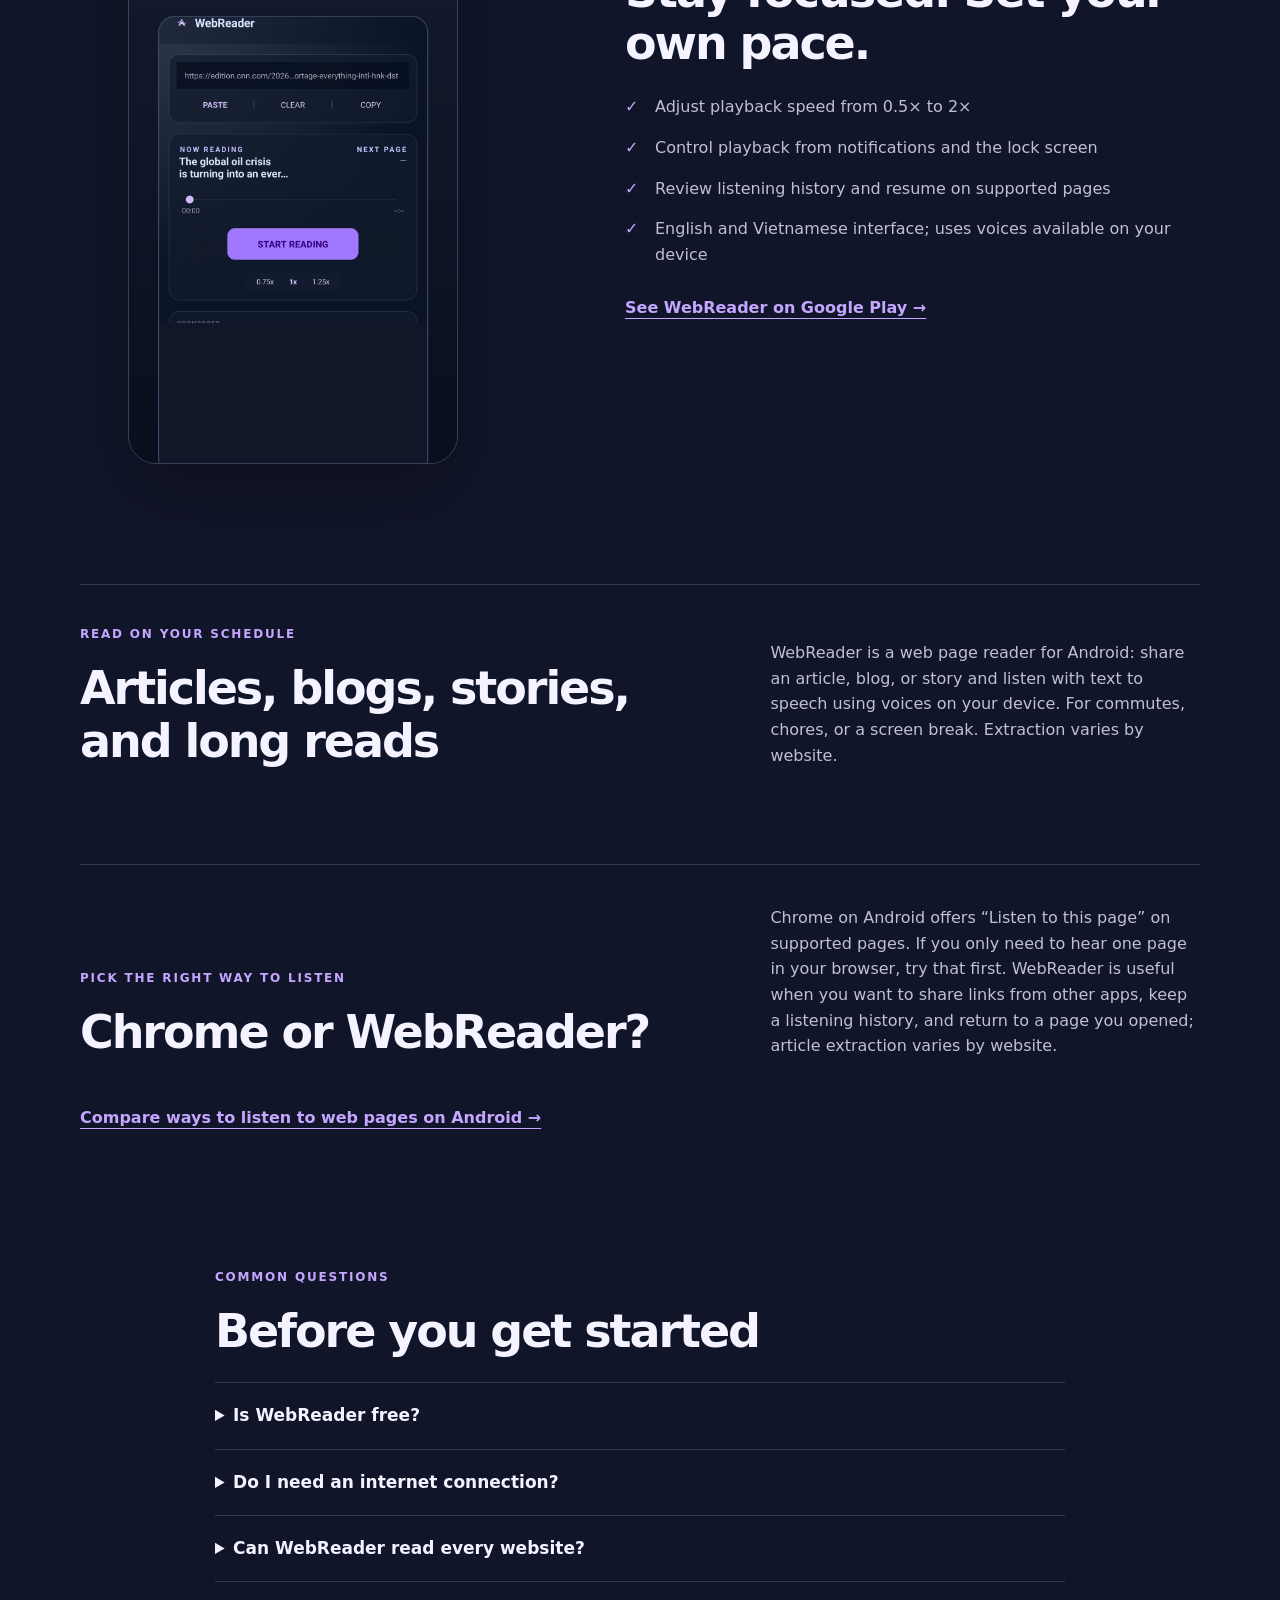
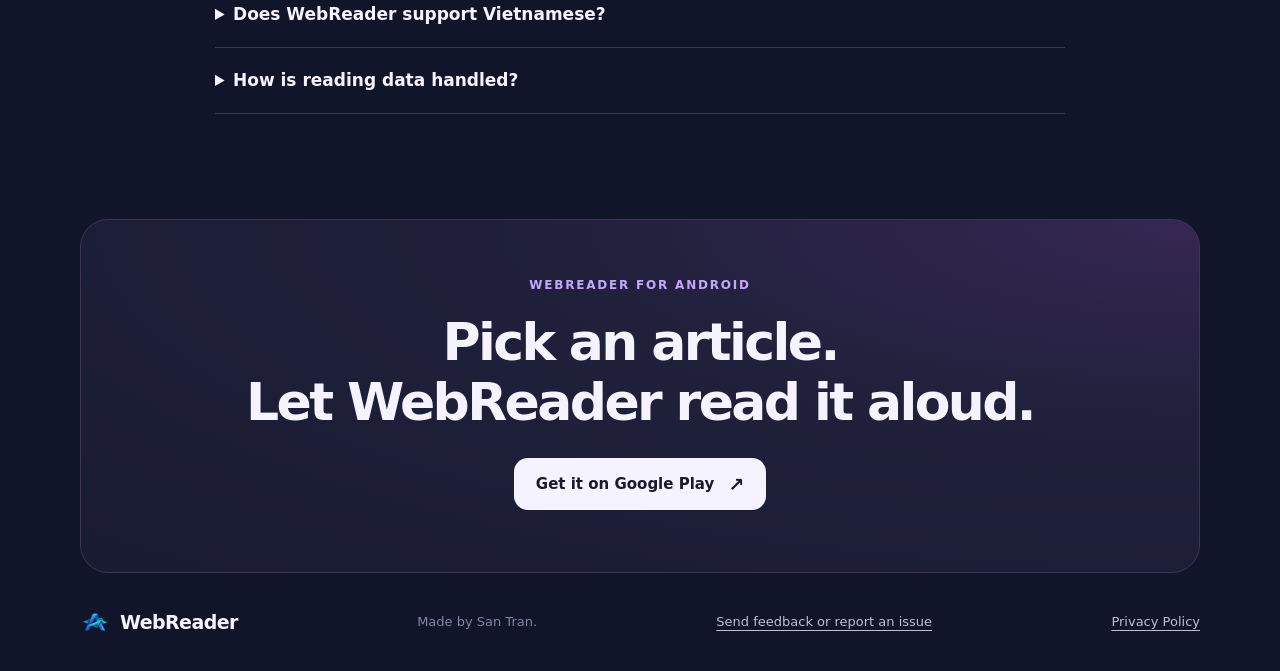
==== commit c725d0a5: "Add accessible WebReader demo to landing page" ====
--- a/en-us/index.html
+++ b/en-us/index.html
@@ -29,7 +29,7 @@
       <a class="brand" href="../" aria-label="WebReader home"><img class="brand-logo" src="../assets/app-logo.png" alt="" width="30" height="30"> WebReader</a>
       <nav aria-label="Main navigation">
         <a class="language" href="../" lang="vi">Tiếng Việt</a>
-        <a class="nav-cta" href="https://play.google.com/store/apps/details?id=com.tripslay.autoreadweb&amp;referrer=utm_source%3Dwebreader_site%26utm_campaign%3Dseo_launch_2026%26utm_content%3Den_page">Get the app</a>
+        <a class="nav-cta" href="https://play.google.com/store/apps/details?id=com.tripslay.autoreadweb&amp;referrer=utm_source%3Dwebreader_site%26utm_campaign%3Dorganic_listen_articles_2026%26utm_content%3Den_page">Get the app</a>
       </nav>
     </header>
 
@@ -39,7 +39,7 @@
           <p class="eyebrow">LISTEN TO THE WEB YOUR WAY</p>
           <h1>Listen to web articles.<br><span>Keep your eyes and hands free.</span></h1>
           <p class="lede">Share a link with WebReader. It extracts the main article text and reads it aloud, so you can listen while commuting, doing something else, or with your screen locked.</p>
-          <a class="button" href="https://play.google.com/store/apps/details?id=com.tripslay.autoreadweb&amp;referrer=utm_source%3Dwebreader_site%26utm_campaign%3Dseo_launch_2026%26utm_content%3Den_hero">Get it free on Google Play <span aria-hidden="true">↗</span></a>
+          <a class="button" href="https://play.google.com/store/apps/details?id=com.tripslay.autoreadweb&amp;referrer=utm_source%3Dwebreader_site%26utm_campaign%3Dorganic_listen_articles_2026%26utm_content%3Den_hero">Get it free on Google Play <span aria-hidden="true">↗</span></a>
         </div>
         <figure class="screen hero-screen">
           <img src="../assets/en-home.png" width="1080" height="2400" alt="WebReader screen with an article URL field and a start reading button" fetchpriority="high">
@@ -54,6 +54,28 @@
           <article class="benefit"><span class="number">02</span><h3>Listen to the main text</h3><p>WebReader extracts the article content for a cleaner listening experience.</p></article>
           <article class="benefit"><span class="number">03</span><h3>Keep playing in the background</h3><p>Switch apps and control playback from your notification.</p></article>
         </div>
+      </section>
+
+      <section class="demo wrap" aria-labelledby="demo-title">
+        <div class="demo-copy">
+          <p class="eyebrow">SEE WEBREADER IN ACTION</p>
+          <h2 id="demo-title">From a web link to listening</h2>
+          <p>Share a web page, choose a reading speed, and return to recently opened pages.</p>
+          <ol class="demo-steps">
+            <li>Share a page link from your browser.</li>
+            <li>Choose a reading speed and start listening.</li>
+            <li>Open a recent page from your library.</li>
+          </ol>
+          <p class="fine-print">Page extraction varies by website; pages that require sign-in or block access may not work fully.</p>
+          <a class="button" href="https://play.google.com/store/apps/details?id=com.tripslay.autoreadweb&amp;referrer=utm_source%3Dwebreader_site%26utm_campaign%3Dorganic_listen_articles_2026%26utm_content%3Den_demo">Get WebReader on Google Play <span aria-hidden="true">↗</span></a>
+        </div>
+        <figure class="video-player">
+          <video controls playsinline preload="none" poster="../assets/webreader-demo-poster.png" aria-label="15-second WebReader demo">
+            <source src="../assets/webreader-listening-demo.mp4" type="video/mp4">
+            <p>Your browser does not support embedded video.</p>
+          </video>
+          <figcaption>Demo shown with a sample web page.</figcaption>
+        </figure>
       </section>
 
       <section class="feature wrap" aria-labelledby="how-title">
@@ -86,7 +108,7 @@
             <li>Review listening history and resume on supported pages</li>
             <li>English and Vietnamese interface; uses voices available on your device</li>
           </ul>
-          <a class="text-link" href="https://play.google.com/store/apps/details?id=com.tripslay.autoreadweb&amp;referrer=utm_source%3Dwebreader_site%26utm_campaign%3Dseo_launch_2026%26utm_content%3Den_features">See WebReader on Google Play <span aria-hidden="true">→</span></a>
+          <a class="text-link" href="https://play.google.com/store/apps/details?id=com.tripslay.autoreadweb&amp;referrer=utm_source%3Dwebreader_site%26utm_campaign%3Dorganic_listen_articles_2026%26utm_content%3Den_features">See WebReader on Google Play <span aria-hidden="true">→</span></a>
         </div>
       </section>
 
@@ -114,7 +136,7 @@
       <section class="last-cta wrap">
         <p class="eyebrow">WEBREADER FOR ANDROID</p>
         <h2>Pick an article.<br>Let WebReader read it aloud.</h2>
-        <a class="button button-light" href="https://play.google.com/store/apps/details?id=com.tripslay.autoreadweb&amp;referrer=utm_source%3Dwebreader_site%26utm_campaign%3Dseo_launch_2026%26utm_content%3Den_footer">Get it on Google Play <span aria-hidden="true">↗</span></a>
+        <a class="button button-light" href="https://play.google.com/store/apps/details?id=com.tripslay.autoreadweb&amp;referrer=utm_source%3Dwebreader_site%26utm_campaign%3Dorganic_listen_articles_2026%26utm_content%3Den_footer">Get it on Google Play <span aria-hidden="true">↗</span></a>
       </section>
     </main>
 
--- a/assets/site.css
+++ b/assets/site.css
@@ -49,6 +49,14 @@
 .number { display: inline-flex; margin-bottom: 24px; color: var(--purple); font-size: 13px; font-weight: 750; }
 .benefit h3 { margin-bottom: 8px; font-size: 19px; letter-spacing: -.025em; }
 .benefit p, .use-cases > p { margin-bottom: 0; color: var(--muted); }
+.demo { display: grid; grid-template-columns: .8fr 1.2fr; align-items: center; gap: clamp(32px, 6vw, 80px); padding-block: 72px 88px; border-top: 1px solid var(--line); }
+.demo h2 { max-width: 560px; margin-bottom: 18px; font-size: clamp(30px, 4vw, 46px); line-height: 1.15; letter-spacing: -.045em; }
+.demo-copy > p:not(.eyebrow):not(.fine-print) { color: var(--muted); }
+.demo-steps { display: grid; gap: 10px; margin: 20px 0; padding-left: 22px; color: var(--muted); }
+.demo-copy .button { margin-top: 20px; }
+.video-player { min-width: 0; margin: 0; }
+.video-player video { display: block; width: 100%; aspect-ratio: 16 / 9; border: 1px solid var(--line); border-radius: 20px; background: var(--surface); }
+.video-player figcaption { margin-top: 8px; color: var(--muted-dark); font-size: 12px; }
 .feature { display: grid; grid-template-columns: .85fr 1.15fr; align-items: center; gap: clamp(44px, 10vw, 120px); padding-block: 76px 120px; }
 .feature-screen { width: min(100%, 330px); justify-self: center; max-height: 680px; }
 .feature-copy h2 { margin-bottom: 24px; }
@@ -86,6 +94,7 @@
   .benefit-grid { grid-template-columns: 1fr; }
   .benefit { min-height: 0; }
   .number { margin-bottom: 13px; }
+  .demo { grid-template-columns: 1fr; gap: 24px; padding-block: 52px 68px; }
   .feature { grid-template-columns: 1fr; gap: 40px; padding-block: 30px 76px; }
   .feature-screen { width: min(76%, 290px); }
   .use-cases { grid-template-columns: 1fr; gap: 20px; padding-block: 30px 72px; }
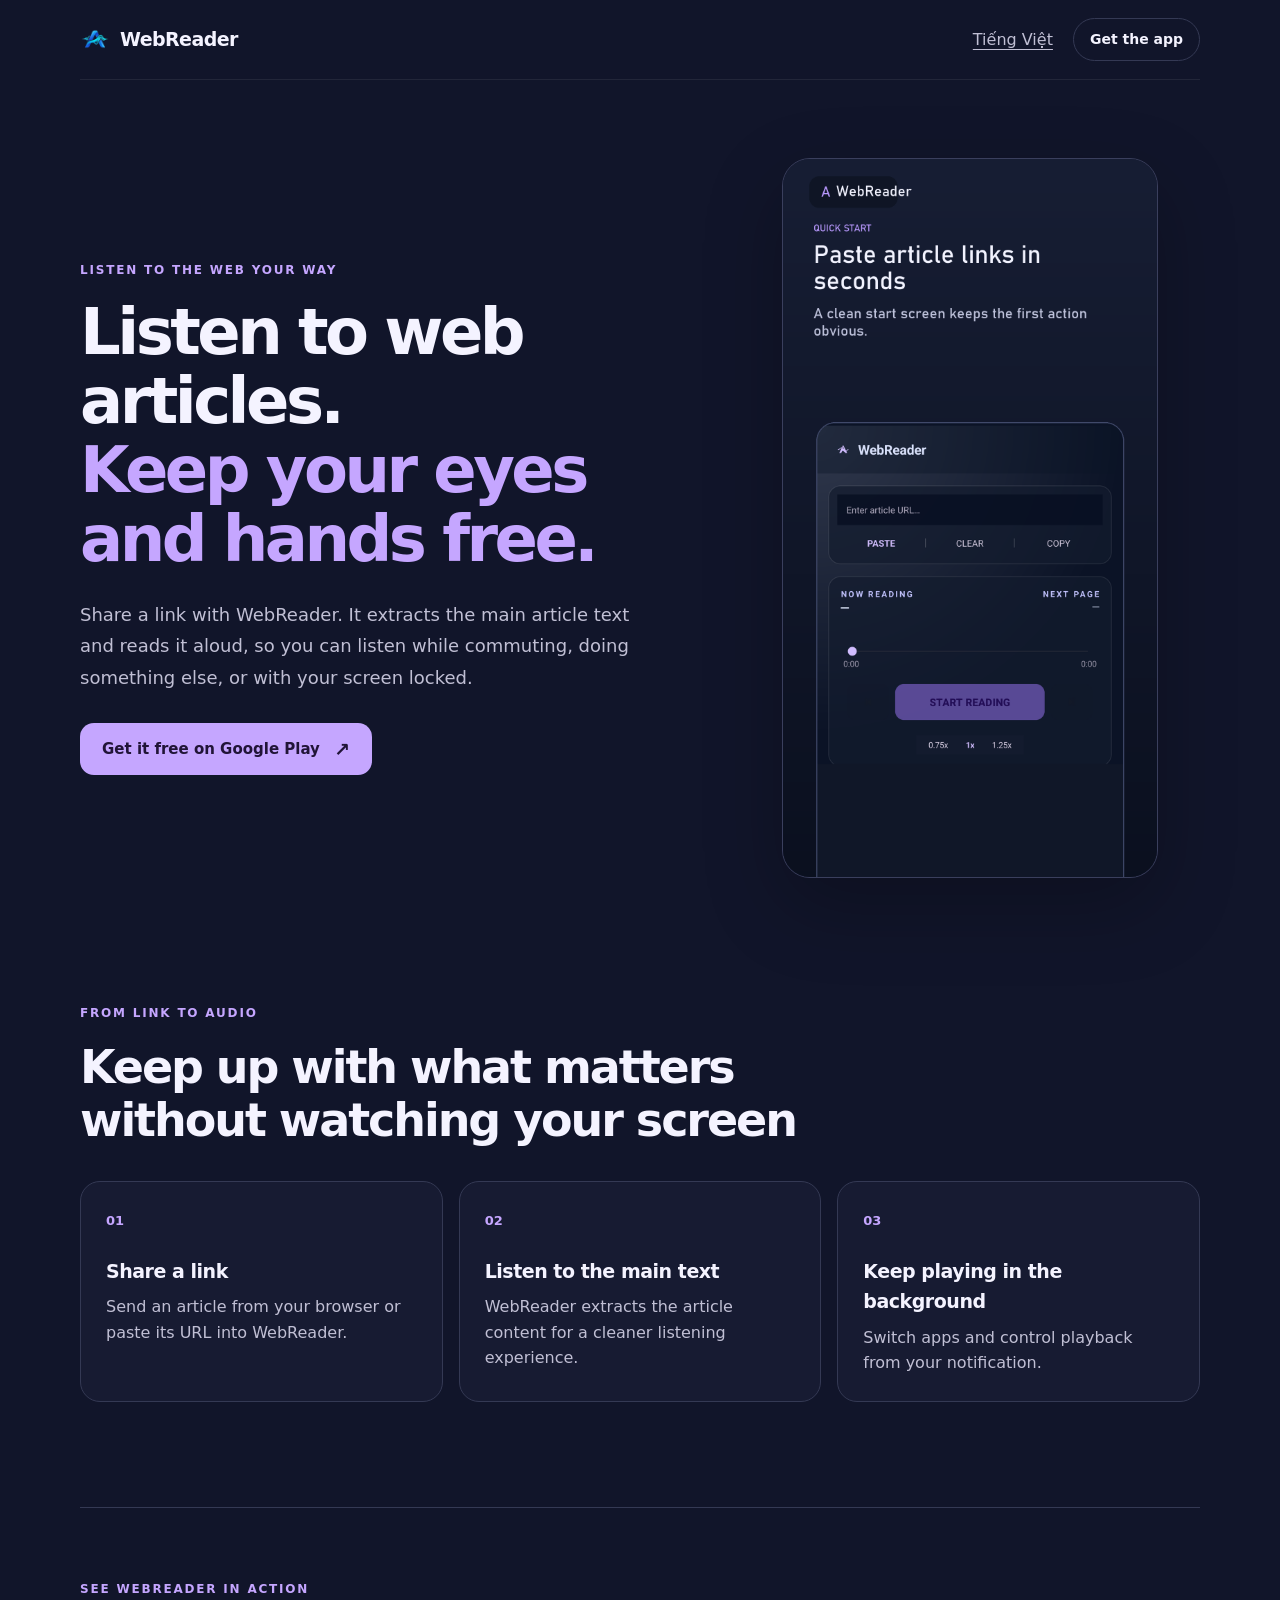
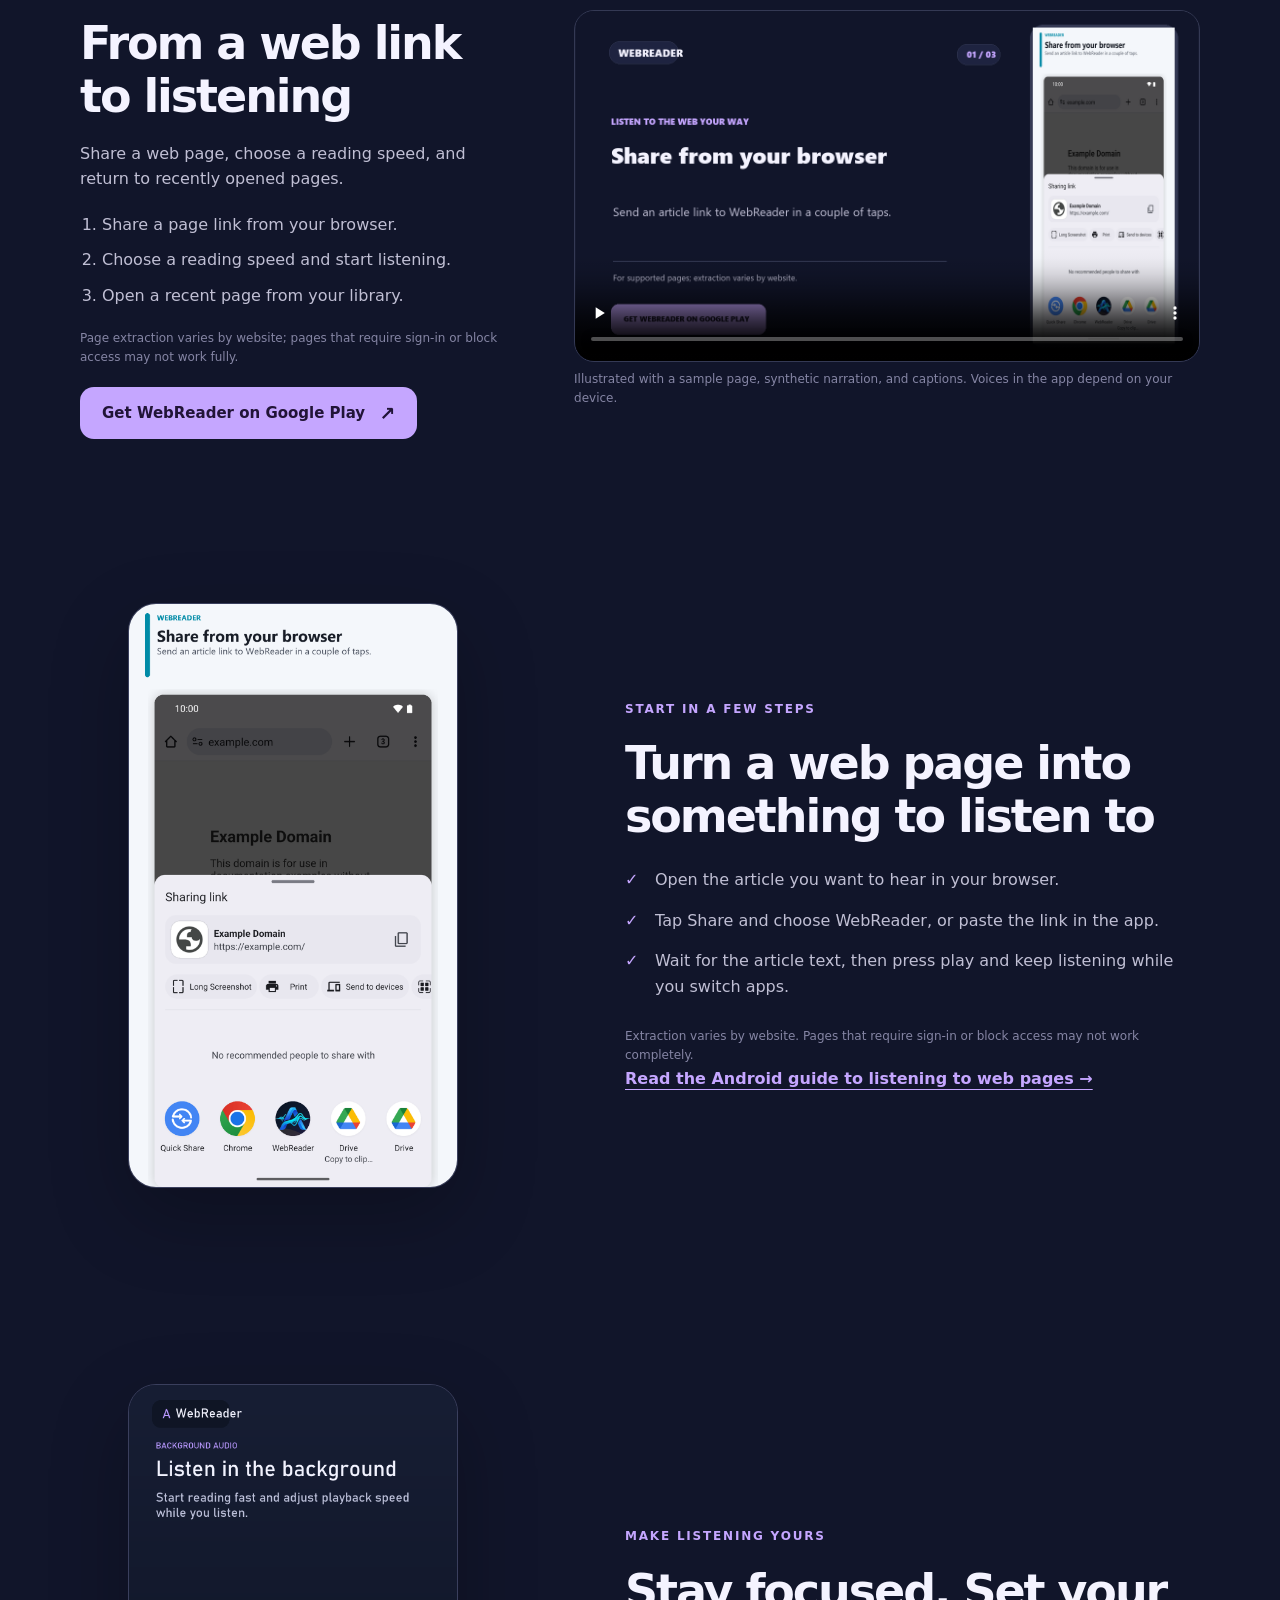
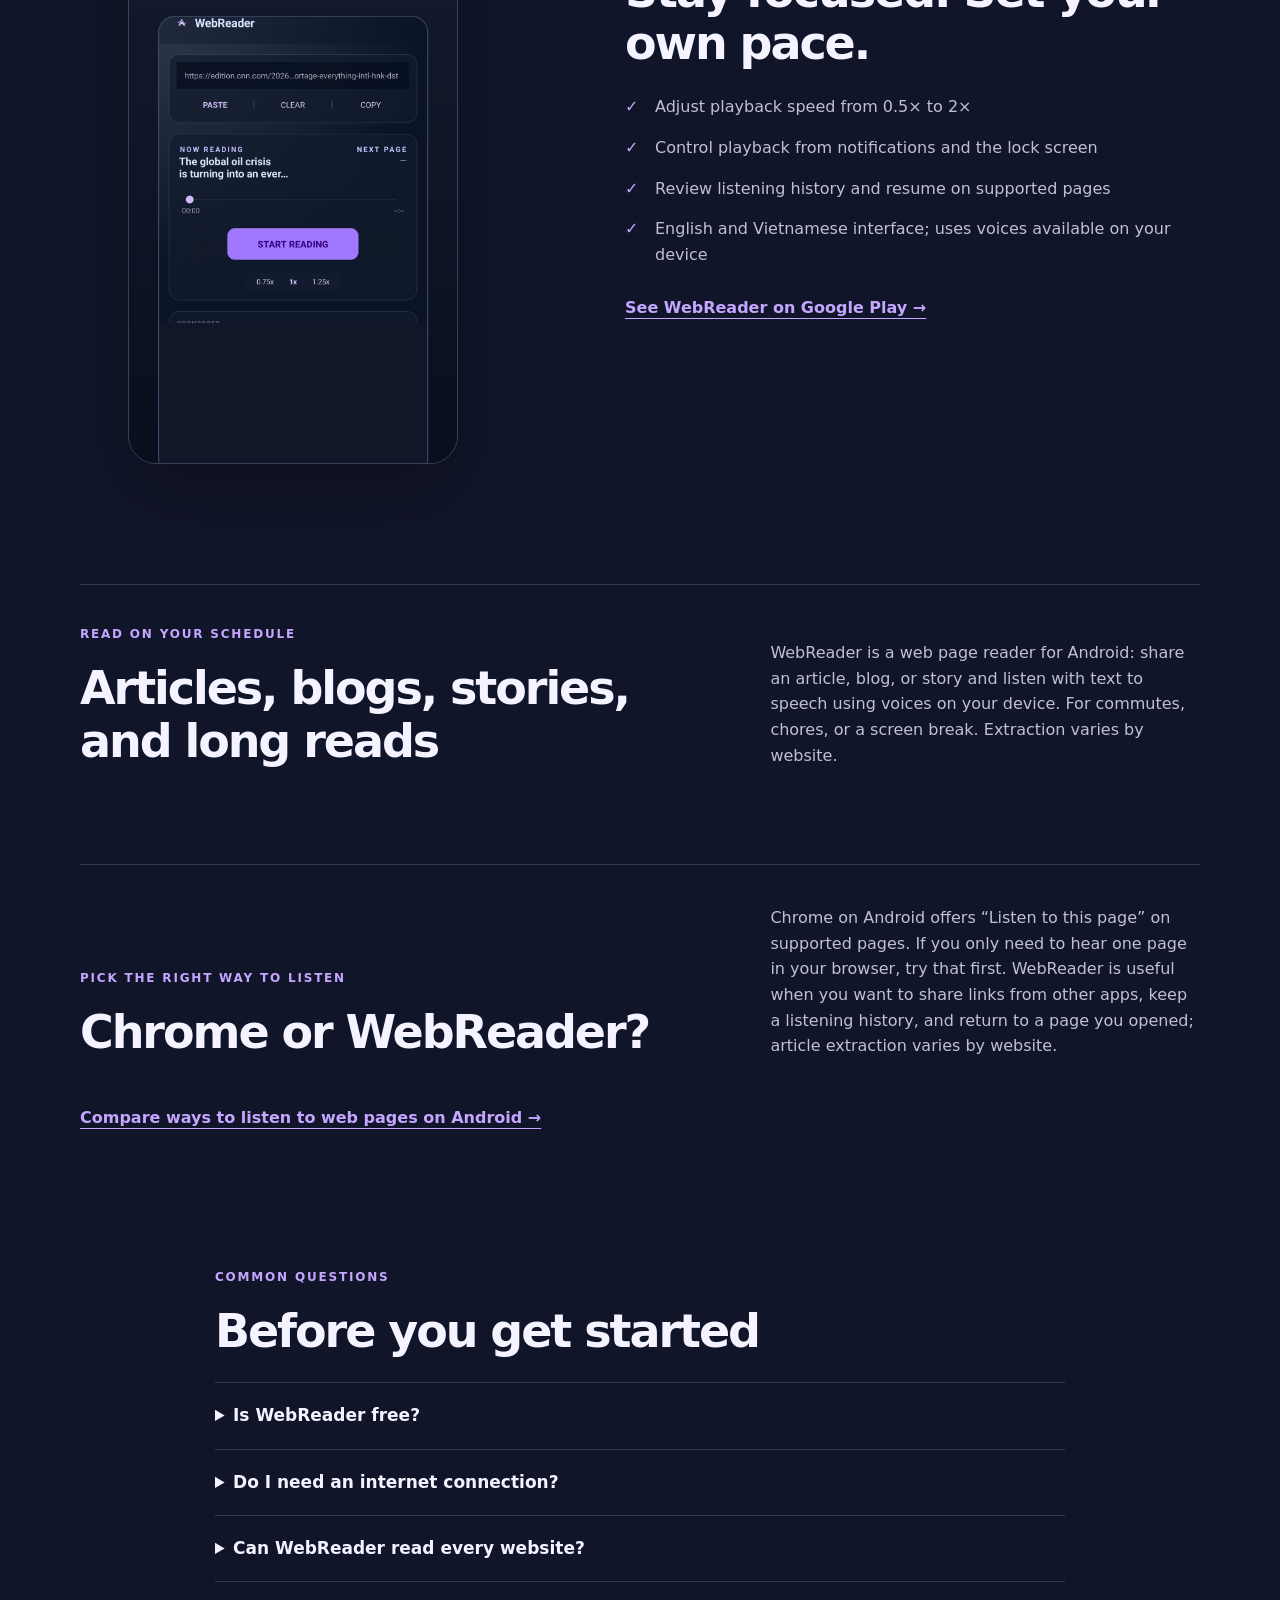
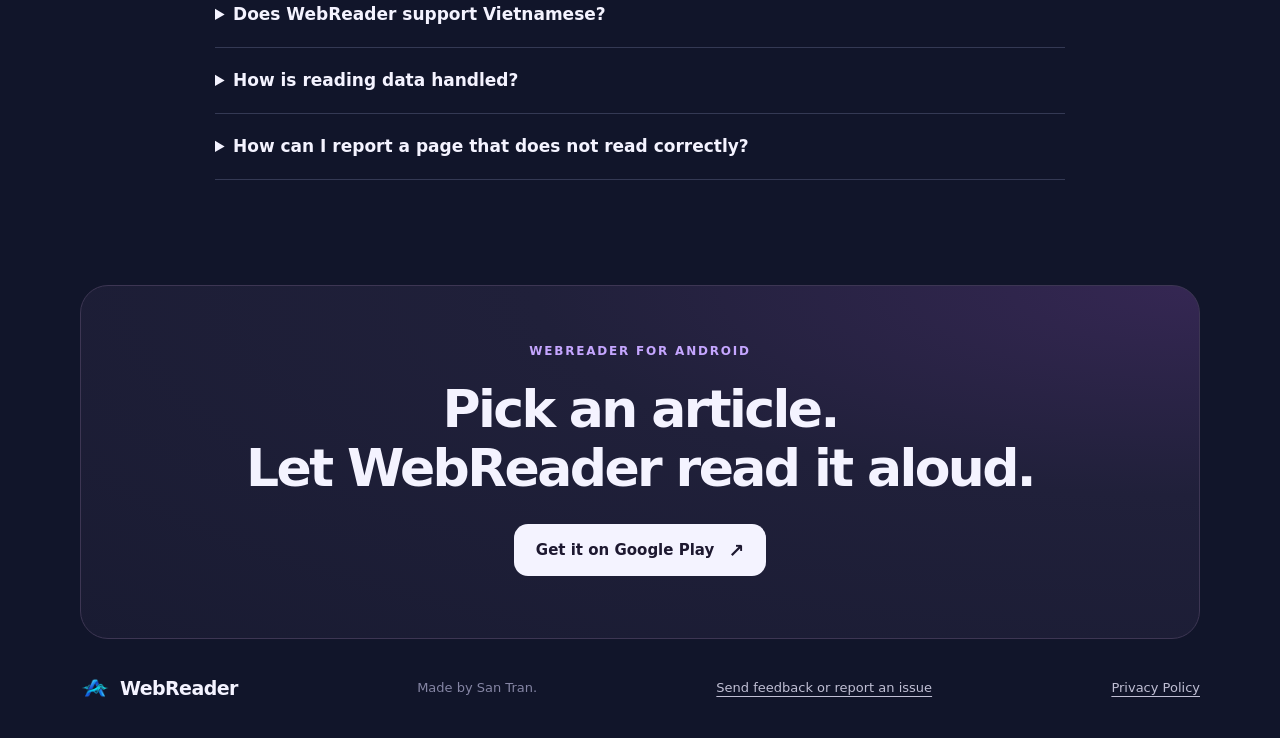
==== commit 92c2ea60: "Add narrated WebReader guides and feedback instructions" ====
--- a/en-us/index.html
+++ b/en-us/index.html
@@ -29,7 +29,7 @@
       <a class="brand" href="../" aria-label="WebReader home"><img class="brand-logo" src="../assets/app-logo.png" alt="" width="30" height="30"> WebReader</a>
       <nav aria-label="Main navigation">
         <a class="language" href="../" lang="vi">Tiếng Việt</a>
-        <a class="nav-cta" href="https://play.google.com/store/apps/details?id=com.tripslay.autoreadweb&amp;referrer=utm_source%3Dwebreader_site%26utm_campaign%3Dorganic_listen_articles_2026%26utm_content%3Den_page">Get the app</a>
+        <a class="nav-cta" href="https://play.google.com/store/apps/details?id=com.tripslay.autoreadweb&amp;referrer=utm_source%3Dwebreader_site%26utm_medium%3Dwebsite%26utm_campaign%3Dorganic_listen_articles_2026%26utm_content%3Den_page">Get the app</a>
       </nav>
     </header>
 
@@ -39,7 +39,7 @@
           <p class="eyebrow">LISTEN TO THE WEB YOUR WAY</p>
           <h1>Listen to web articles.<br><span>Keep your eyes and hands free.</span></h1>
           <p class="lede">Share a link with WebReader. It extracts the main article text and reads it aloud, so you can listen while commuting, doing something else, or with your screen locked.</p>
-          <a class="button" href="https://play.google.com/store/apps/details?id=com.tripslay.autoreadweb&amp;referrer=utm_source%3Dwebreader_site%26utm_campaign%3Dorganic_listen_articles_2026%26utm_content%3Den_hero">Get it free on Google Play <span aria-hidden="true">↗</span></a>
+          <a class="button" href="https://play.google.com/store/apps/details?id=com.tripslay.autoreadweb&amp;referrer=utm_source%3Dwebreader_site%26utm_medium%3Dwebsite%26utm_campaign%3Dorganic_listen_articles_2026%26utm_content%3Den_hero">Get it free on Google Play <span aria-hidden="true">↗</span></a>
         </div>
         <figure class="screen hero-screen">
           <img src="../assets/en-home.png" width="1080" height="2400" alt="WebReader screen with an article URL field and a start reading button" fetchpriority="high">
@@ -67,14 +67,15 @@
             <li>Open a recent page from your library.</li>
           </ol>
           <p class="fine-print">Page extraction varies by website; pages that require sign-in or block access may not work fully.</p>
-          <a class="button" href="https://play.google.com/store/apps/details?id=com.tripslay.autoreadweb&amp;referrer=utm_source%3Dwebreader_site%26utm_campaign%3Dorganic_listen_articles_2026%26utm_content%3Den_demo">Get WebReader on Google Play <span aria-hidden="true">↗</span></a>
+          <a class="button" href="https://play.google.com/store/apps/details?id=com.tripslay.autoreadweb&amp;referrer=utm_source%3Dwebreader_site%26utm_medium%3Dwebsite%26utm_campaign%3Dorganic_listen_articles_2026%26utm_content%3Den_demo">Get WebReader on Google Play <span aria-hidden="true">↗</span></a>
         </div>
         <figure class="video-player">
-          <video controls playsinline preload="none" poster="../assets/webreader-demo-poster.png" aria-label="15-second WebReader demo">
-            <source src="../assets/webreader-listening-demo.mp4" type="video/mp4">
+          <video controls playsinline preload="none" poster="../assets/webreader-demo-poster.png" aria-label="WebReader guide with narration and captions">
+            <source src="../assets/webreader-guide-en.mp4" type="video/mp4">
+            <track kind="captions" src="../assets/webreader-guide-en.vtt" srclang="en" label="English" default>
             <p>Your browser does not support embedded video.</p>
           </video>
-          <figcaption>Demo shown with a sample web page.</figcaption>
+          <figcaption>Illustrated with a sample page, synthetic narration, and captions. Voices in the app depend on your device.</figcaption>
         </figure>
       </section>
 
@@ -108,7 +109,7 @@
             <li>Review listening history and resume on supported pages</li>
             <li>English and Vietnamese interface; uses voices available on your device</li>
           </ul>
-          <a class="text-link" href="https://play.google.com/store/apps/details?id=com.tripslay.autoreadweb&amp;referrer=utm_source%3Dwebreader_site%26utm_campaign%3Dorganic_listen_articles_2026%26utm_content%3Den_features">See WebReader on Google Play <span aria-hidden="true">→</span></a>
+          <a class="text-link" href="https://play.google.com/store/apps/details?id=com.tripslay.autoreadweb&amp;referrer=utm_source%3Dwebreader_site%26utm_medium%3Dwebsite%26utm_campaign%3Dorganic_listen_articles_2026%26utm_content%3Den_features">See WebReader on Google Play <span aria-hidden="true">→</span></a>
         </div>
       </section>
 
@@ -131,12 +132,13 @@
         <details><summary>Can WebReader read every website?</summary><p>Not always. Pages that require sign-in, block access, or load content in unusual ways may not extract completely.</p></details>
         <details><summary>Does WebReader support Vietnamese?</summary><p>Yes. The interface is available in English and Vietnamese. Spoken voices depend on the text-to-speech voices installed and supported on your Android device.</p></details>
         <details><summary>How is reading data handled?</summary><p>Reading history and progress are stored on your device. Google Ads and Firebase may process some device, app activity, and diagnostic data. See the <a href="../privacy-policy.html">Privacy Policy</a> for details.</p></details>
+        <details><summary>How can I report a page that does not read correctly?</summary><p>Send the website name or a public URL, Android version, and the step that failed to <a href="mailto:admin@tripslay.com?subject=WebReader%20feedback">admin@tripslay.com</a>. Do not send passwords or private links. <a href="../listen-to-web-pages-android/en/">Read the getting-started guide</a>.</p></details>
       </section>
 
       <section class="last-cta wrap">
         <p class="eyebrow">WEBREADER FOR ANDROID</p>
         <h2>Pick an article.<br>Let WebReader read it aloud.</h2>
-        <a class="button button-light" href="https://play.google.com/store/apps/details?id=com.tripslay.autoreadweb&amp;referrer=utm_source%3Dwebreader_site%26utm_campaign%3Dorganic_listen_articles_2026%26utm_content%3Den_footer">Get it on Google Play <span aria-hidden="true">↗</span></a>
+        <a class="button button-light" href="https://play.google.com/store/apps/details?id=com.tripslay.autoreadweb&amp;referrer=utm_source%3Dwebreader_site%26utm_medium%3Dwebsite%26utm_campaign%3Dorganic_listen_articles_2026%26utm_content%3Den_footer">Get it on Google Play <span aria-hidden="true">↗</span></a>
       </section>
     </main>
 
